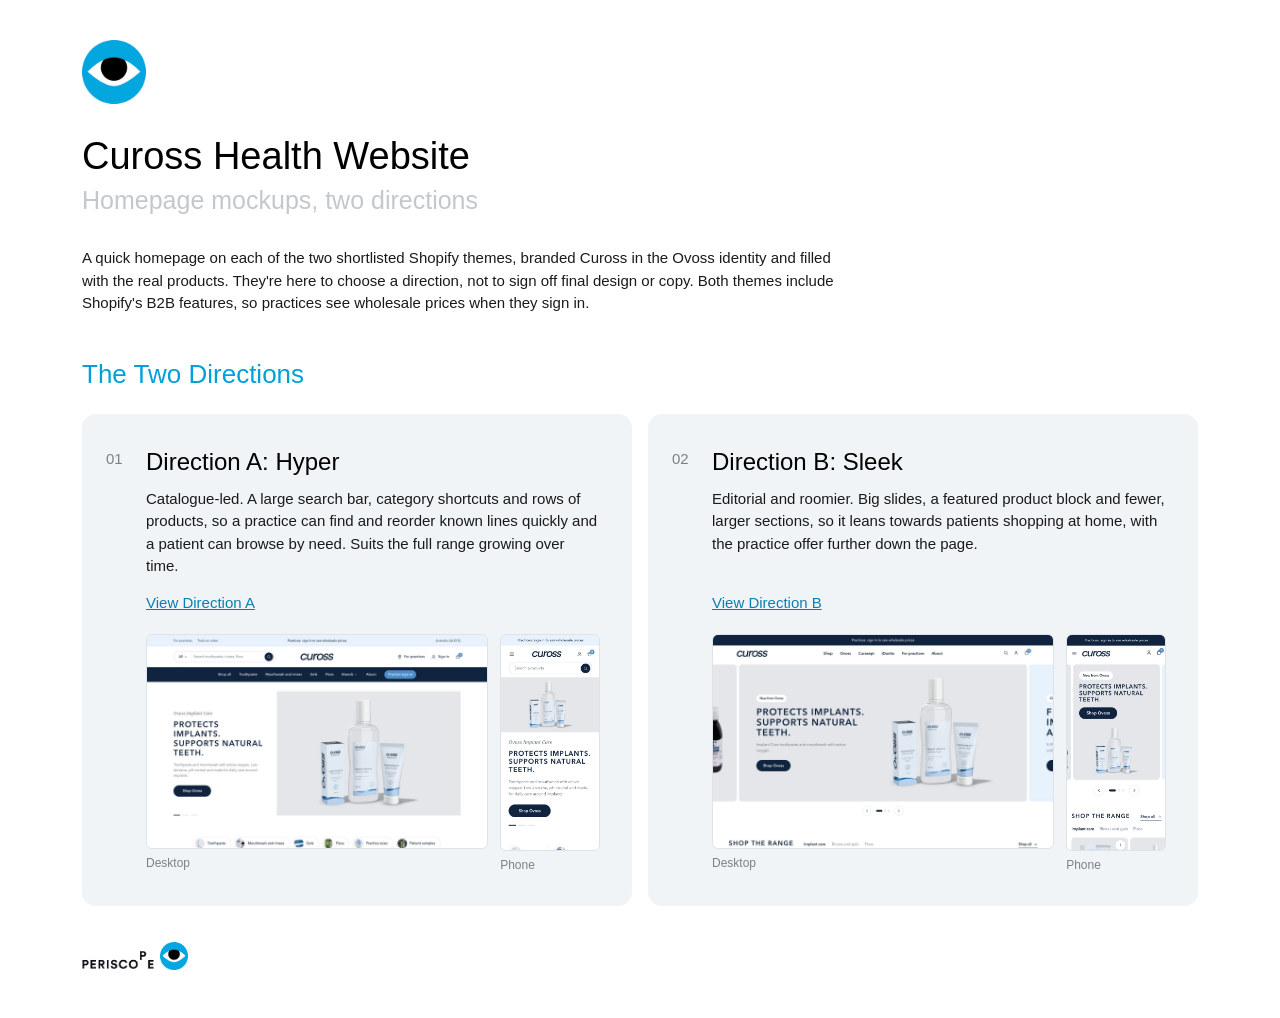
==== index.html @ 9702f572 "Cuross homepage mockups: two directions (Hyper, Sleek) and cover page Static HTML mockups of the Cur" ====
<!doctype html>
<html lang="en-AU">
<head>
<meta charset="utf-8">
<meta name="viewport" content="width=device-width,initial-scale=1">
<title>Cuross Homepage Mockups</title>
<style>
:root{--ink:#000;--body:#1a1a1a;--grey:#c3c8cd;--muted:#7a8288;--rule:#d9dde0;--cyan:#00a0d8;--cyan-ink:#0a7fae;--font:"Helvetica Neue",Helvetica,Arial,sans-serif}
*{box-sizing:border-box}
body{margin:0;background:#fff;color:var(--body);font:400 15px/1.5 var(--font)}
.page{max-width:1180px;margin:0 auto;padding:40px 32px 48px}
p{margin:0 0 8px} b{font-weight:700;color:var(--ink)} a{color:var(--cyan-ink)}
.eye{display:block;height:64px;margin-bottom:32px}
h1{font-weight:400;font-size:38px;line-height:1.1;color:var(--ink);margin:0}
.sub{font-weight:300;font-size:25px;color:var(--grey);margin:4px 0 0}
h2{font-weight:400;font-size:26px;color:var(--cyan);margin:40px 0 12px}
.intro{max-width:760px;margin-top:28px}
.dirs{display:grid;grid-template-columns:1fr 1fr;gap:16px;margin-top:20px}
.row{display:grid;grid-template-columns:40px minmax(0,1fr);background:#F1F4F7;border-radius:14px;padding:30px 32px 32px 24px}
.row>div:last-child{display:flex;flex-direction:column}
.num{font-size:15px;color:var(--muted);padding-top:4px}
.row h3{margin:0;font-weight:400;font-size:24px;color:var(--ink)}
.row .copy{margin-top:8px;flex:1}
.go{display:inline-block;margin-top:6px;font-weight:500;align-self:flex-start}
.shots{display:grid;grid-template-columns:minmax(0,1fr) 22%;gap:12px;margin-top:20px;align-items:start}
.shots a{display:block;text-decoration:none}
.shots img{display:block;width:100%;height:auto;border:1px solid #dfe3e7;border-radius:6px}
.shots .m img{aspect-ratio:375/812;object-fit:cover;object-position:top}
.cap{font-size:12px;color:var(--muted);margin-top:5px}
.foot{display:flex;align-items:center;gap:6px;margin-top:44px}
.foot .w{height:18px}.foot .e{height:28px;margin-top:-8px}
@media (max-width:760px){
  .page{padding:24px 16px 40px}
  h1{font-size:30px}.sub{font-size:20px}
  .dirs{grid-template-columns:1fr;gap:12px}
  .row{grid-template-columns:32px minmax(0,1fr);padding:22px 18px 24px 16px}
  .shots{grid-template-columns:minmax(0,1fr) 26%;gap:10px}
}
</style>
</head>
<body>
<div class="page">
  <img class="eye" src="assets/periscope/eye.png" alt="PeriscoPe">
  <h1>Cuross Health Website</h1>
  <p class="sub">Homepage mockups, two directions</p>

  <p class="intro">A quick homepage on each of the two shortlisted Shopify themes, branded Cuross in the Ovoss identity and filled with the real products. They're here to choose a direction, not to sign off final design or copy. Both themes include Shopify's B2B features, so practices see wholesale prices when they sign in.</p>

  <h2>The Two Directions</h2>
  <div class="dirs">
  <div class="row">
    <div class="num">01</div>
    <div>
      <h3>Direction A: Hyper</h3>
      <p class="copy">Catalogue-led. A large search bar, category shortcuts and rows of products, so a practice can find and reorder known lines quickly and a patient can browse by need. Suits the full range growing over time.</p>
      <a class="go" href="hyper.html">View Direction A</a>
      <div class="shots">
        <a href="hyper.html"><img src="assets/img/thumb-hyper.jpg" alt="Direction A homepage, desktop"><div class="cap">Desktop</div></a>
        <a class="m" href="hyper.html"><img src="assets/img/thumb-hyper-m.jpg" alt="Direction A homepage, phone"><div class="cap">Phone</div></a>
      </div>
    </div>
  </div>
  <div class="row">
    <div class="num">02</div>
    <div>
      <h3>Direction B: Sleek</h3>
      <p class="copy">Editorial and roomier. Big slides, a featured product block and fewer, larger sections, so it leans towards patients shopping at home, with the practice offer further down the page.</p>
      <a class="go" href="sleek.html">View Direction B</a>
      <div class="shots">
        <a href="sleek.html"><img src="assets/img/thumb-sleek.jpg" alt="Direction B homepage, desktop"><div class="cap">Desktop</div></a>
        <a class="m" href="sleek.html"><img src="assets/img/thumb-sleek-m.jpg" alt="Direction B homepage, phone"><div class="cap">Phone</div></a>
      </div>
    </div>
  </div>
  </div>

  <div class="foot"><img class="w" src="assets/periscope/wordmark_ink.png" alt="PeriscoPe"><img class="e" src="assets/periscope/eye.png" alt=""></div>
</div>
</body>
</html>
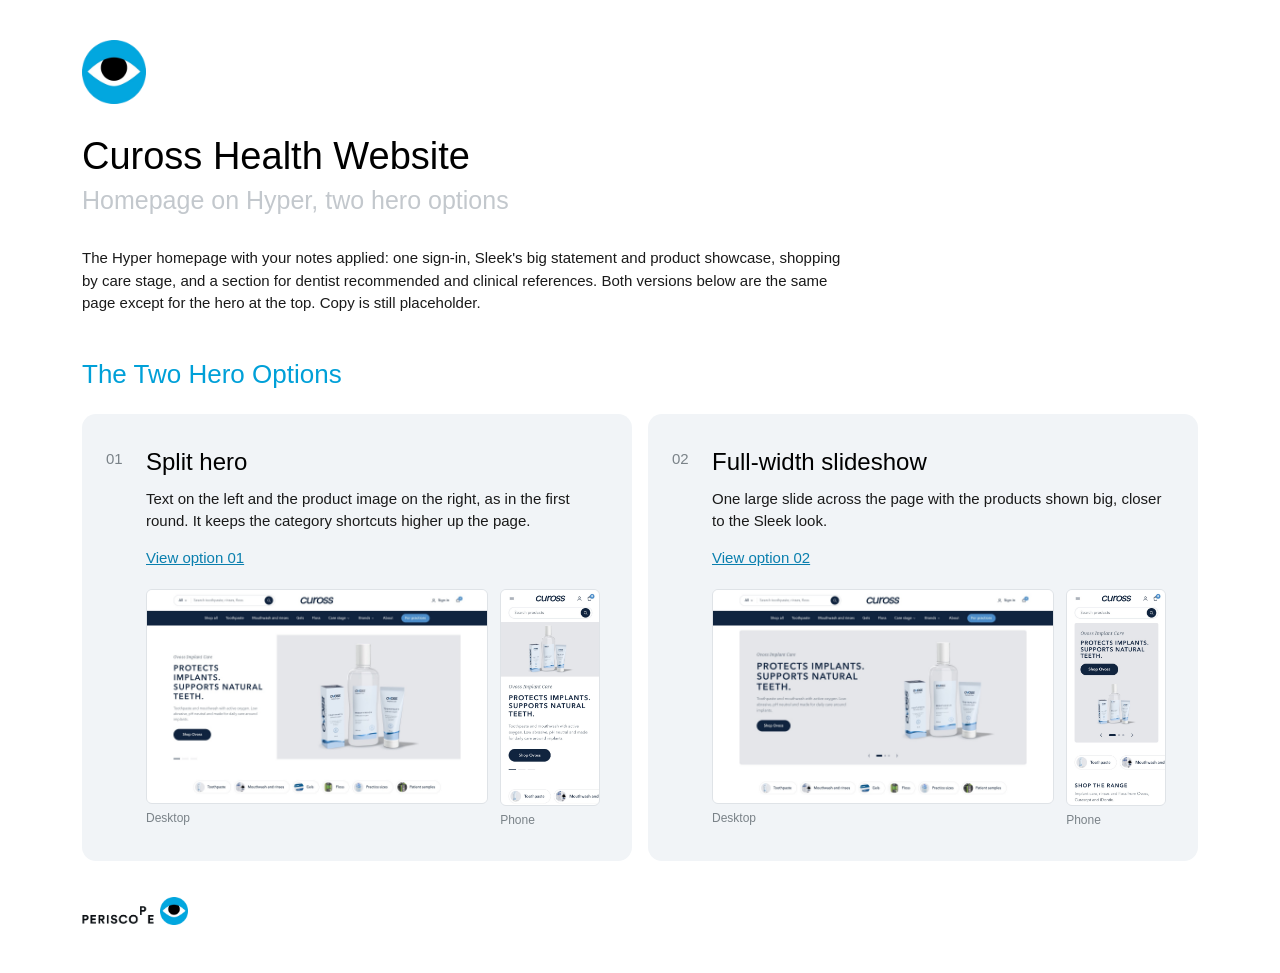
==== commit e8ebabdf: "Replace Hyper vs Sleek with two Hyper hero options Cover and switcher now offer 01 Split hero (hyper" ====
--- a/index.html
+++ b/index.html
@@ -42,33 +42,33 @@
 <div class="page">
   <img class="eye" src="assets/periscope/eye.png" alt="PeriscoPe">
   <h1>Cuross Health Website</h1>
-  <p class="sub">Homepage mockups, two directions</p>
+  <p class="sub">Homepage on Hyper, two hero options</p>
 
-  <p class="intro">A quick homepage on each of the two shortlisted Shopify themes, branded Cuross in the Ovoss identity and filled with the real products. They're here to choose a direction, not to sign off final design or copy. Both themes include Shopify's B2B features, so practices see wholesale prices when they sign in.</p>
+  <p class="intro">The Hyper homepage with your notes applied: one sign-in, Sleek's big statement and product showcase, shopping by care stage, and a section for dentist recommended and clinical references. Both versions below are the same page except for the hero at the top. Copy is still placeholder.</p>
 
-  <h2>The Two Directions</h2>
+  <h2>The Two Hero Options</h2>
   <div class="dirs">
   <div class="row">
     <div class="num">01</div>
     <div>
-      <h3>Direction A: Hyper</h3>
-      <p class="copy">Catalogue-led. A large search bar, category shortcuts and rows of products, so a practice can find and reorder known lines quickly and a patient can browse by need. Suits the full range growing over time.</p>
-      <a class="go" href="hyper.html">View Direction A</a>
+      <h3>Split hero</h3>
+      <p class="copy">Text on the left and the product image on the right, as in the first round. It keeps the category shortcuts higher up the page.</p>
+      <a class="go" href="hyper.html">View option 01</a>
       <div class="shots">
-        <a href="hyper.html"><img src="assets/img/thumb-hyper.jpg" alt="Direction A homepage, desktop"><div class="cap">Desktop</div></a>
-        <a class="m" href="hyper.html"><img src="assets/img/thumb-hyper-m.jpg" alt="Direction A homepage, phone"><div class="cap">Phone</div></a>
+        <a href="hyper.html"><img src="assets/img/thumb-hyper.jpg" alt="Split hero homepage, desktop"><div class="cap">Desktop</div></a>
+        <a class="m" href="hyper.html"><img src="assets/img/thumb-hyper-m.jpg" alt="Split hero homepage, phone"><div class="cap">Phone</div></a>
       </div>
     </div>
   </div>
   <div class="row">
     <div class="num">02</div>
     <div>
-      <h3>Direction B: Sleek</h3>
-      <p class="copy">Editorial and roomier. Big slides, a featured product block and fewer, larger sections, so it leans towards patients shopping at home, with the practice offer further down the page.</p>
-      <a class="go" href="sleek.html">View Direction B</a>
+      <h3>Full-width slideshow</h3>
+      <p class="copy">One large slide across the page with the products shown big, closer to the Sleek look.</p>
+      <a class="go" href="hyper.html?hero=b">View option 02</a>
       <div class="shots">
-        <a href="sleek.html"><img src="assets/img/thumb-sleek.jpg" alt="Direction B homepage, desktop"><div class="cap">Desktop</div></a>
-        <a class="m" href="sleek.html"><img src="assets/img/thumb-sleek-m.jpg" alt="Direction B homepage, phone"><div class="cap">Phone</div></a>
+        <a href="hyper.html?hero=b"><img src="assets/img/thumb-hyper-b.jpg" alt="Slideshow hero homepage, desktop"><div class="cap">Desktop</div></a>
+        <a class="m" href="hyper.html?hero=b"><img src="assets/img/thumb-hyper-b-m.jpg" alt="Slideshow hero homepage, phone"><div class="cap">Phone</div></a>
       </div>
     </div>
   </div>
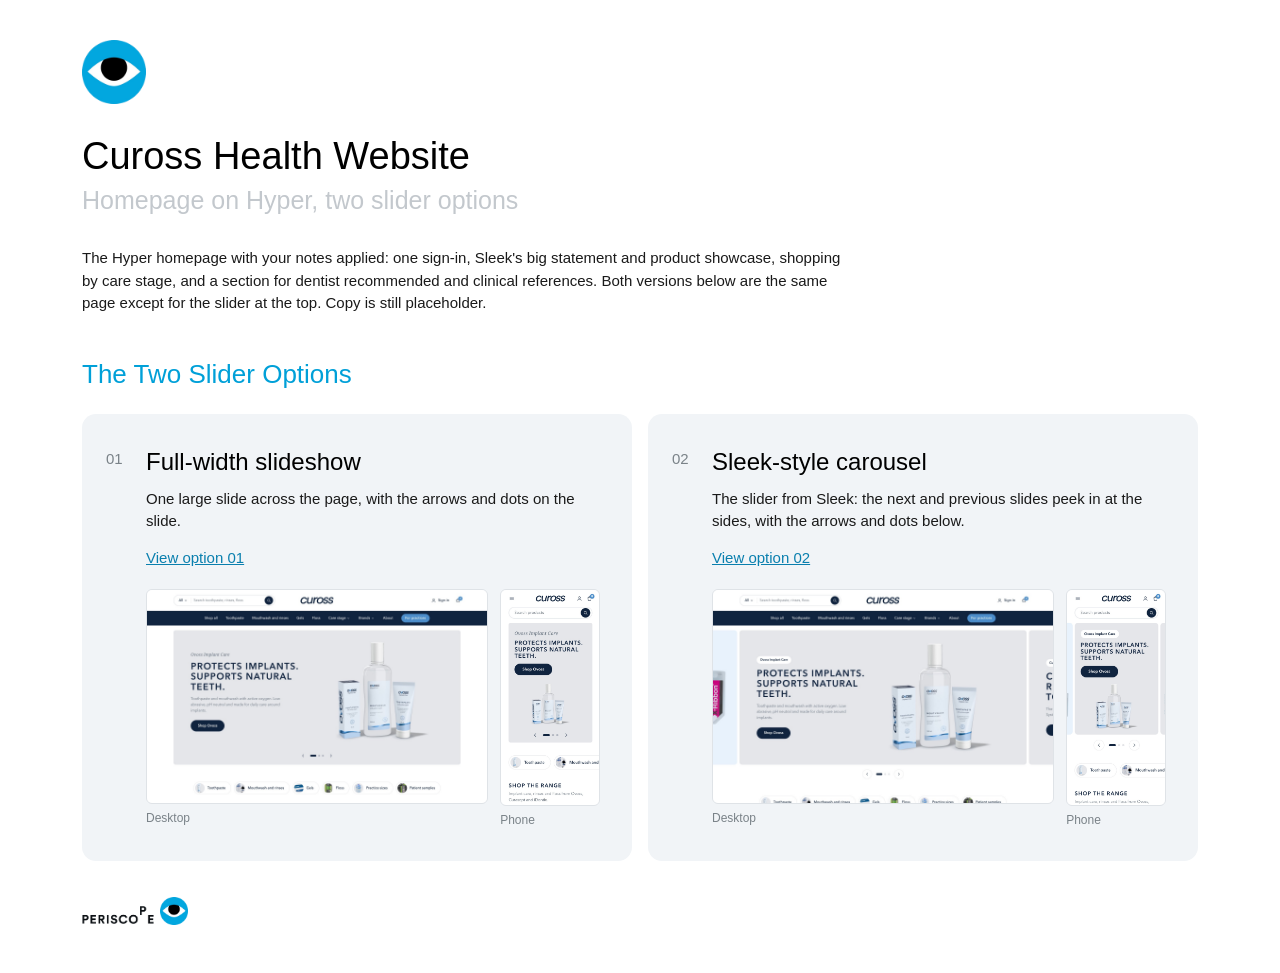
==== commit c55c7f4b: "Options are now Hyper slideshow vs Sleek carousel 01 Full-width slideshow (Hyper's own Slideshow) is" ====
--- a/index.html
+++ b/index.html
@@ -42,33 +42,33 @@
 <div class="page">
   <img class="eye" src="assets/periscope/eye.png" alt="PeriscoPe">
   <h1>Cuross Health Website</h1>
-  <p class="sub">Homepage on Hyper, two hero options</p>
+  <p class="sub">Homepage on Hyper, two slider options</p>
 
-  <p class="intro">The Hyper homepage with your notes applied: one sign-in, Sleek's big statement and product showcase, shopping by care stage, and a section for dentist recommended and clinical references. Both versions below are the same page except for the hero at the top. Copy is still placeholder.</p>
+  <p class="intro">The Hyper homepage with your notes applied: one sign-in, Sleek's big statement and product showcase, shopping by care stage, and a section for dentist recommended and clinical references. Both versions below are the same page except for the slider at the top. Copy is still placeholder.</p>
 
-  <h2>The Two Hero Options</h2>
+  <h2>The Two Slider Options</h2>
   <div class="dirs">
   <div class="row">
     <div class="num">01</div>
     <div>
-      <h3>Split hero</h3>
-      <p class="copy">Text on the left and the product image on the right, as in the first round. It keeps the category shortcuts higher up the page.</p>
+      <h3>Full-width slideshow</h3>
+      <p class="copy">One large slide across the page, with the arrows and dots on the slide.</p>
       <a class="go" href="hyper.html">View option 01</a>
       <div class="shots">
-        <a href="hyper.html"><img src="assets/img/thumb-hyper.jpg" alt="Split hero homepage, desktop"><div class="cap">Desktop</div></a>
-        <a class="m" href="hyper.html"><img src="assets/img/thumb-hyper-m.jpg" alt="Split hero homepage, phone"><div class="cap">Phone</div></a>
+        <a href="hyper.html"><img src="assets/img/thumb-hyper.jpg" alt="Full-width slideshow, desktop"><div class="cap">Desktop</div></a>
+        <a class="m" href="hyper.html"><img src="assets/img/thumb-hyper-m.jpg" alt="Full-width slideshow, phone"><div class="cap">Phone</div></a>
       </div>
     </div>
   </div>
   <div class="row">
     <div class="num">02</div>
     <div>
-      <h3>Full-width slideshow</h3>
-      <p class="copy">One large slide across the page with the products shown big, closer to the Sleek look.</p>
-      <a class="go" href="hyper.html?hero=b">View option 02</a>
+      <h3>Sleek-style carousel</h3>
+      <p class="copy">The slider from Sleek: the next and previous slides peek in at the sides, with the arrows and dots below.</p>
+      <a class="go" href="hyper.html?hero=sleek">View option 02</a>
       <div class="shots">
-        <a href="hyper.html?hero=b"><img src="assets/img/thumb-hyper-b.jpg" alt="Slideshow hero homepage, desktop"><div class="cap">Desktop</div></a>
-        <a class="m" href="hyper.html?hero=b"><img src="assets/img/thumb-hyper-b-m.jpg" alt="Slideshow hero homepage, phone"><div class="cap">Phone</div></a>
+        <a href="hyper.html?hero=sleek"><img src="assets/img/thumb-carousel.jpg" alt="Sleek-style carousel, desktop"><div class="cap">Desktop</div></a>
+        <a class="m" href="hyper.html?hero=sleek"><img src="assets/img/thumb-carousel-m.jpg" alt="Sleek-style carousel, phone"><div class="cap">Phone</div></a>
       </div>
     </div>
   </div>
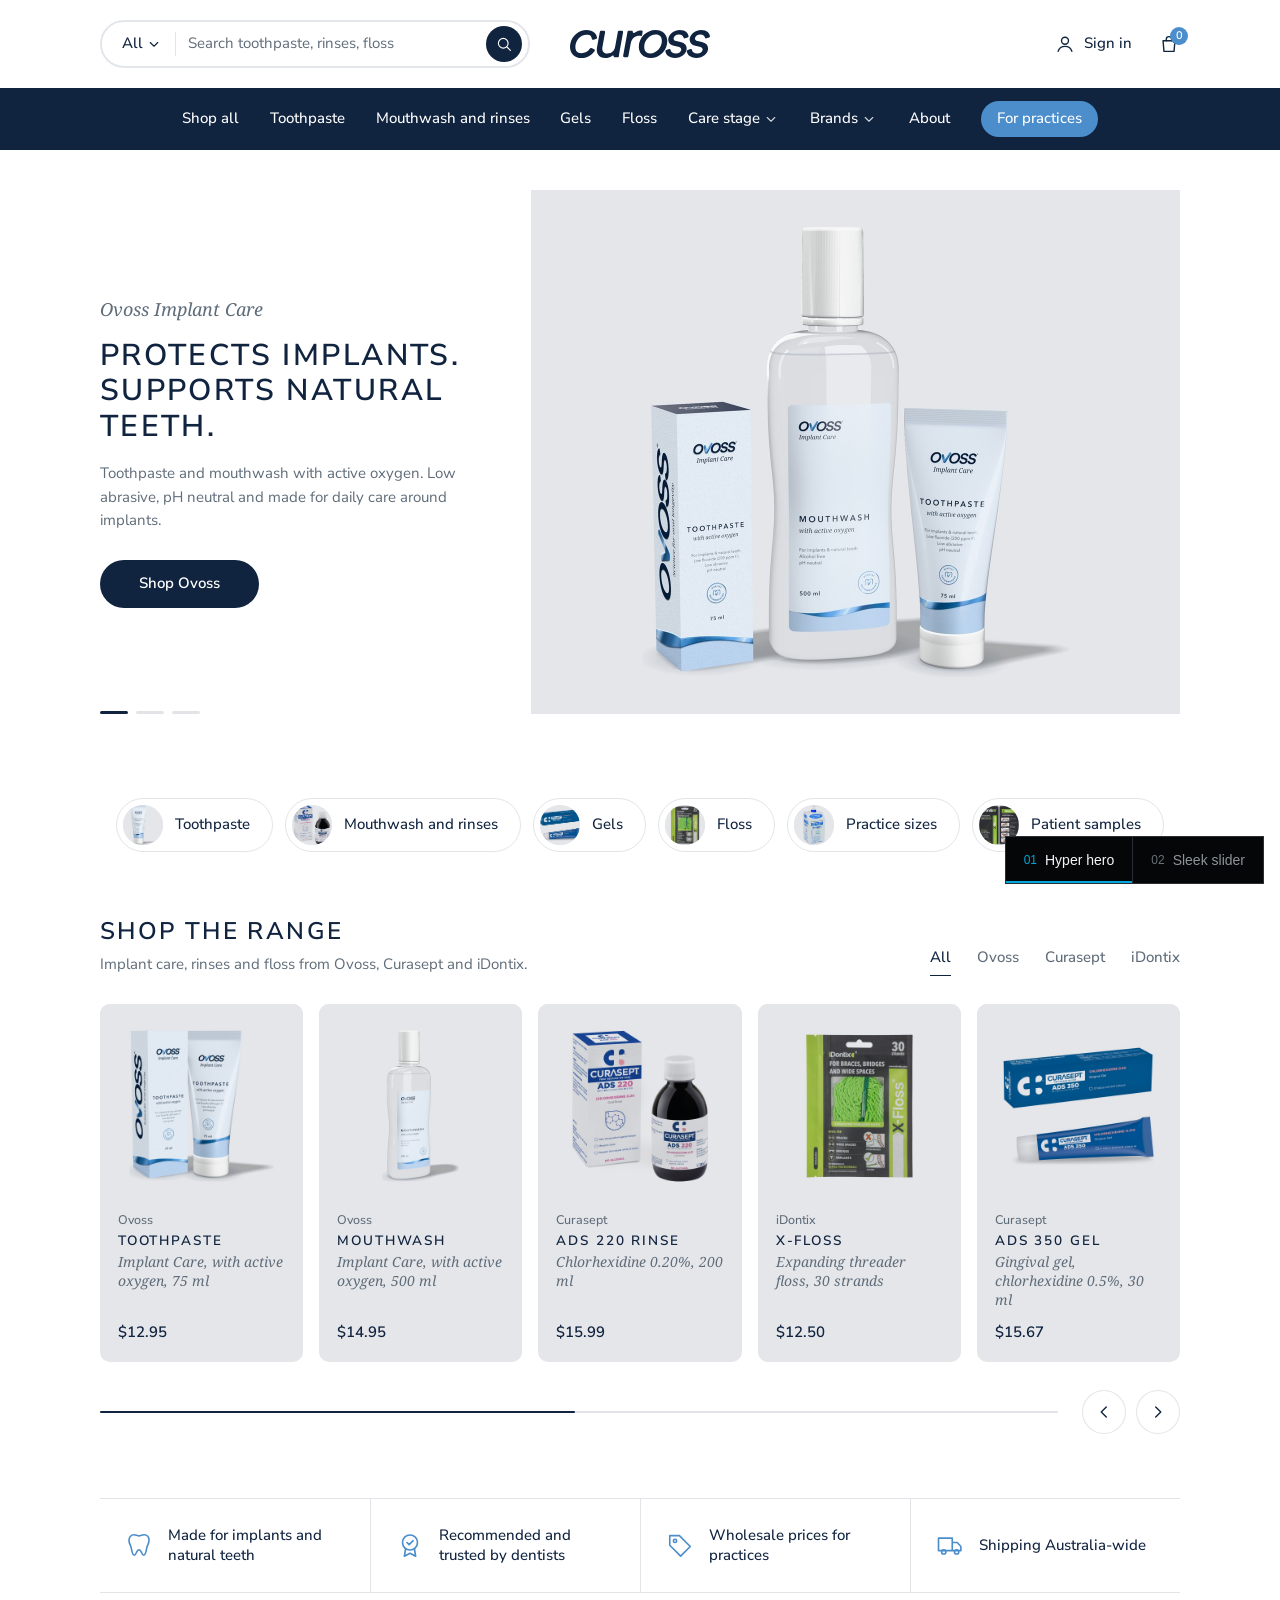
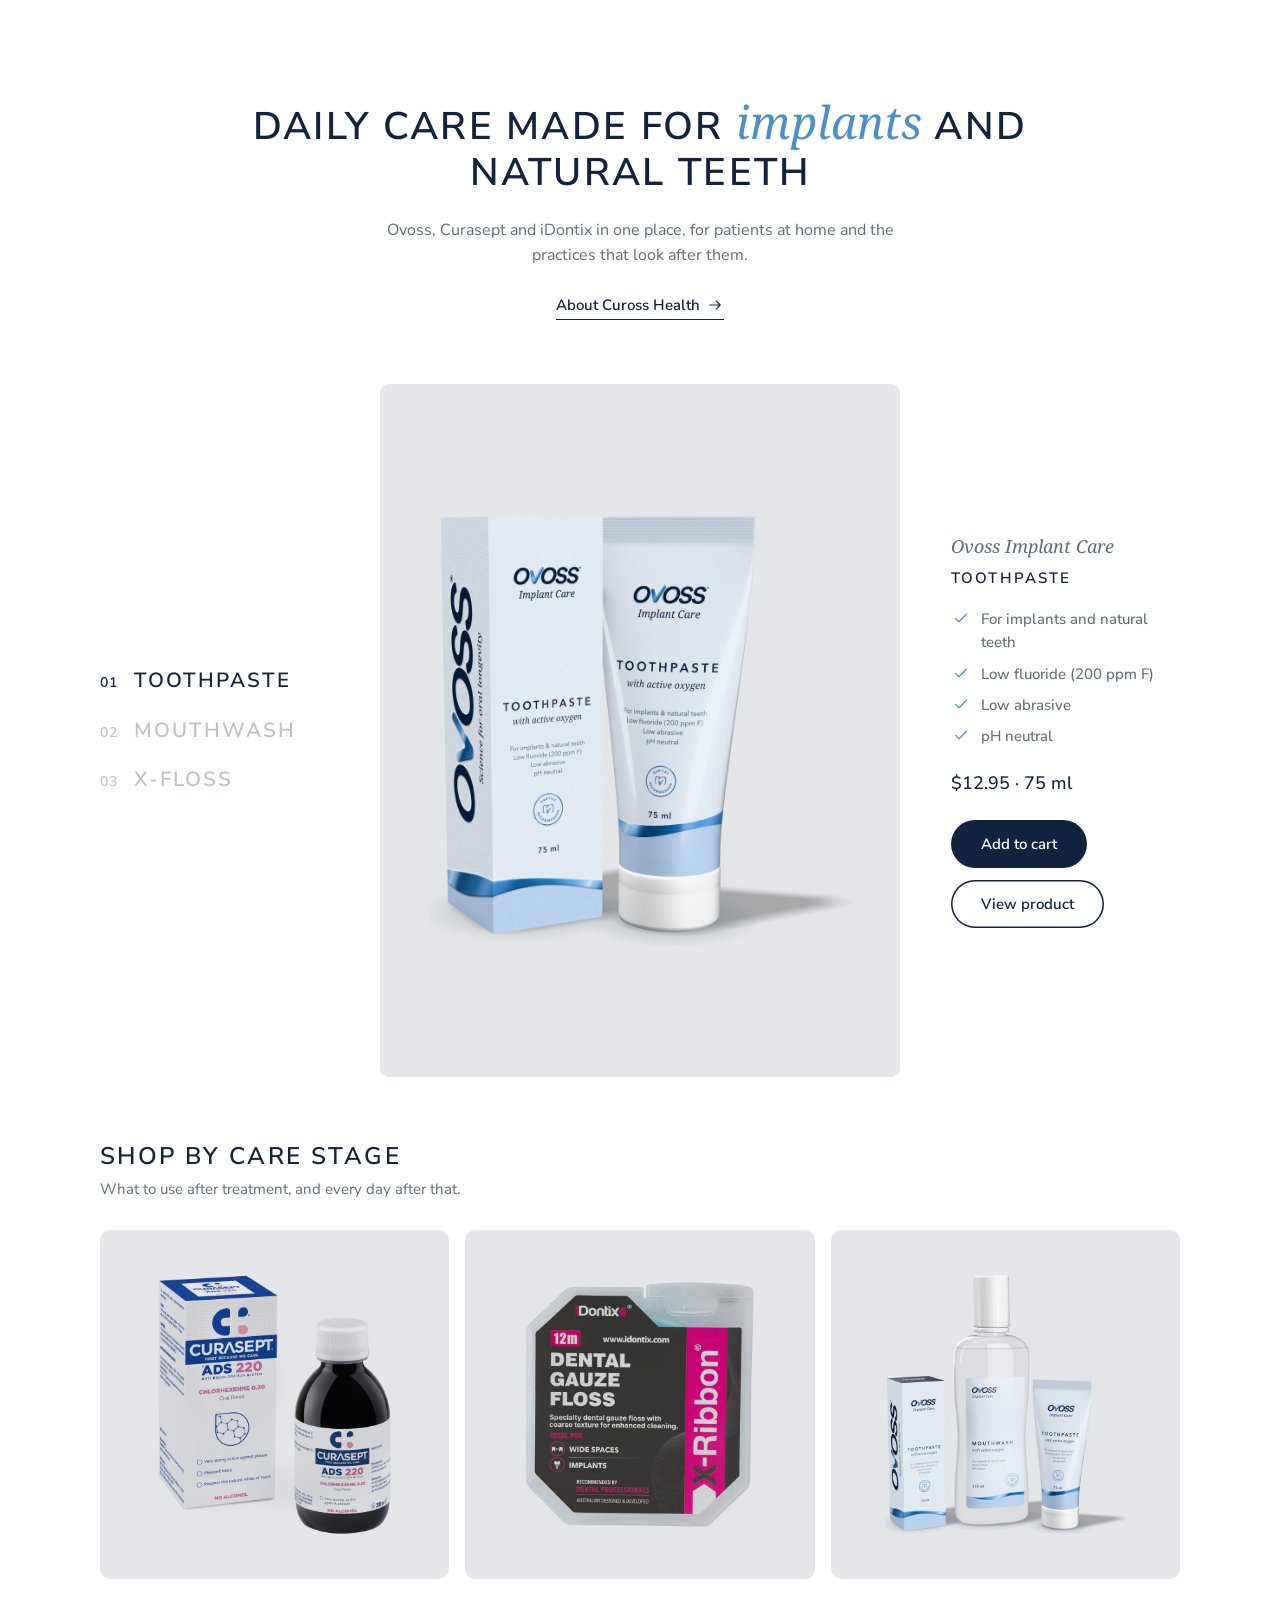
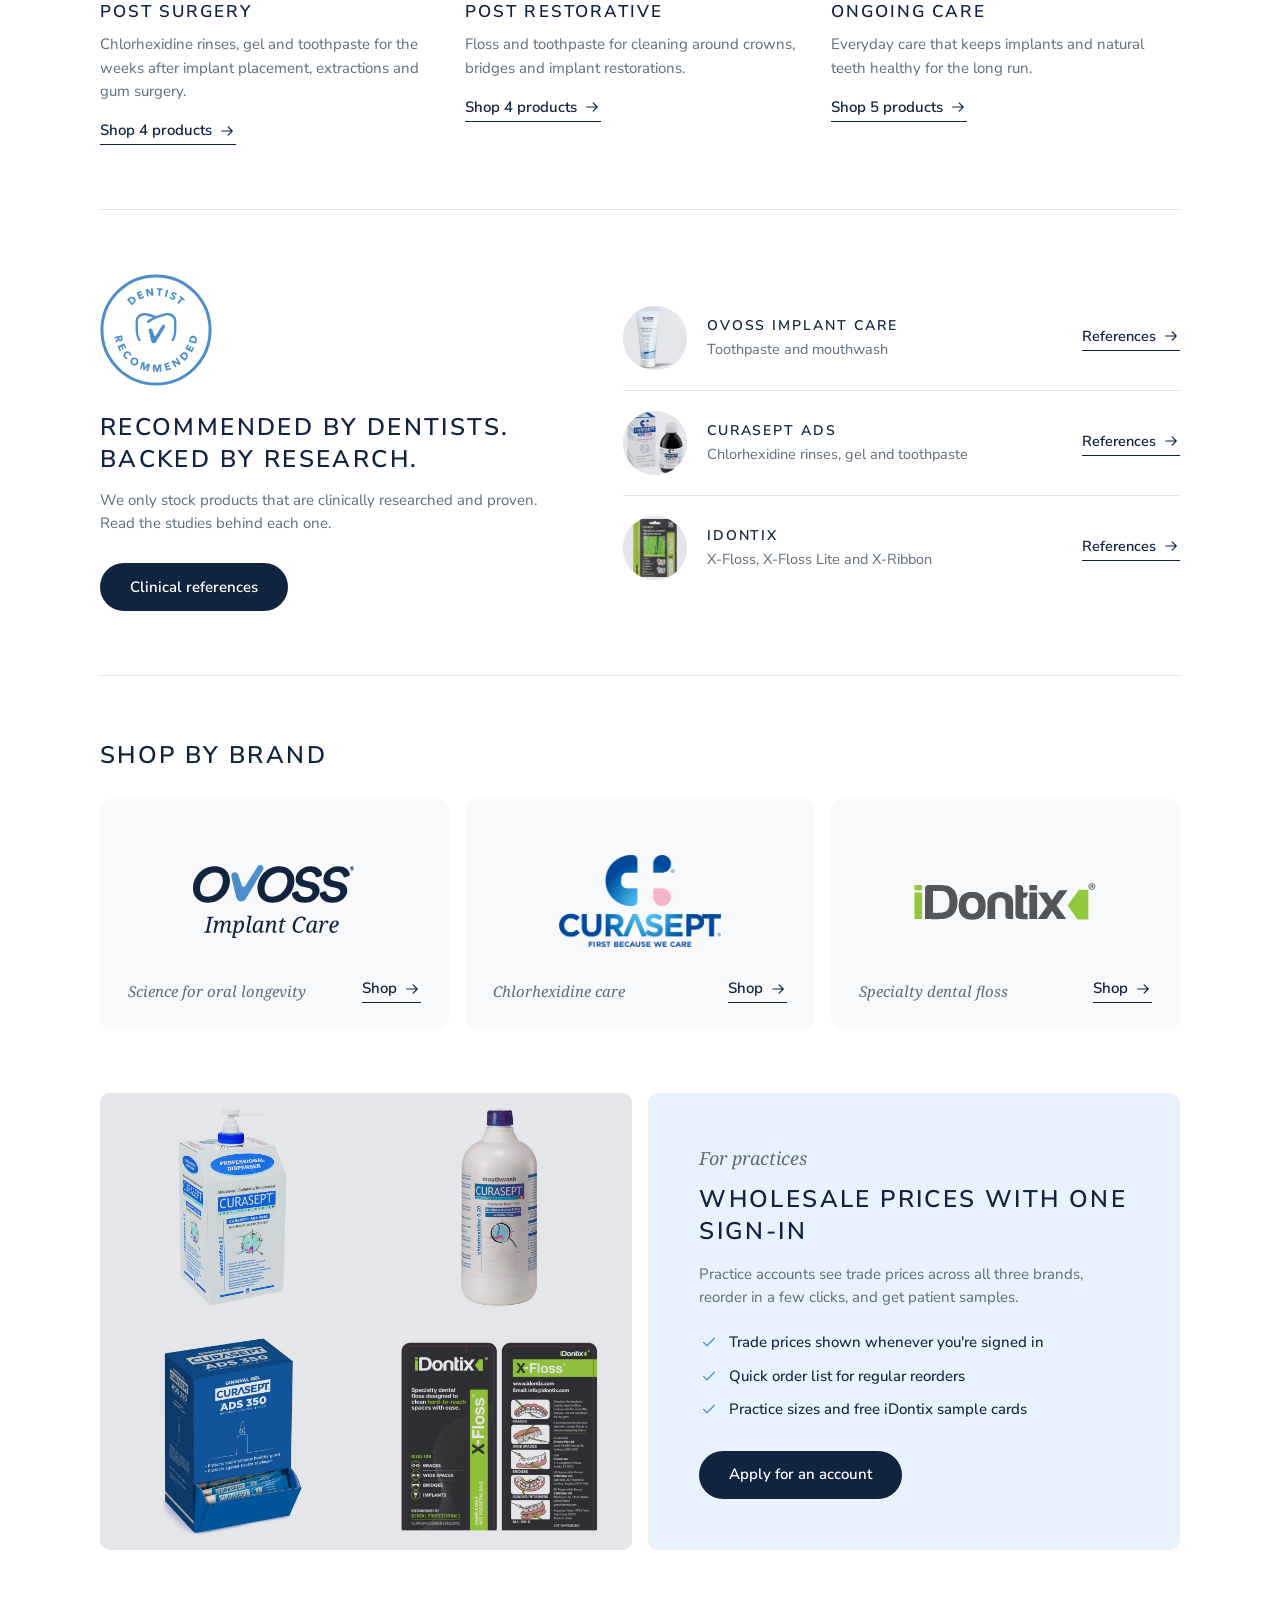
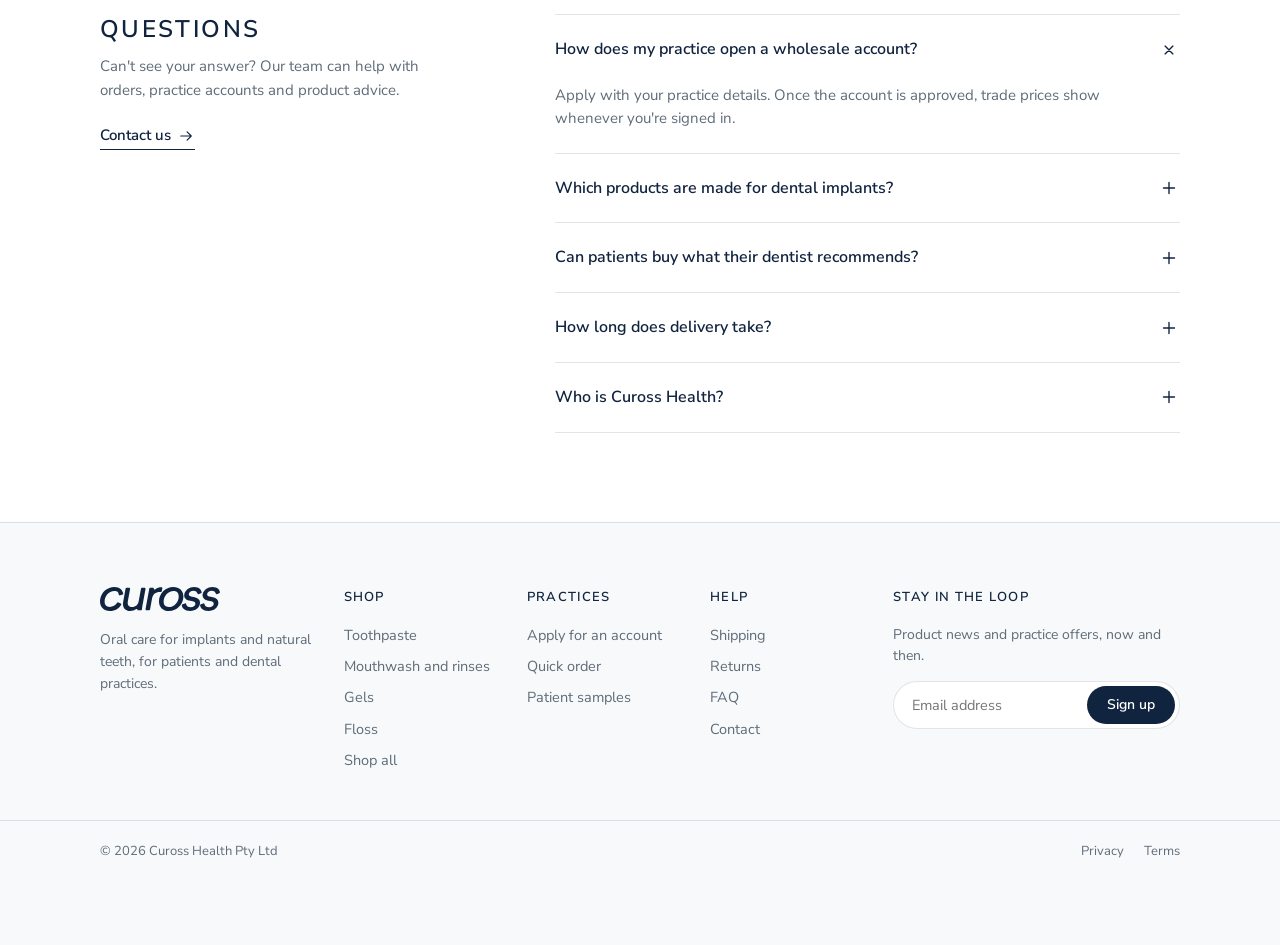
==== commit b7825bec: "Homepage at the root: Hyper hero vs Sleek slider, no cover page index.html is now the homepage mocku" ====
--- a/index.html
+++ b/index.html
@@ -3,78 +3,619 @@
 <head>
 <meta charset="utf-8">
 <meta name="viewport" content="width=device-width,initial-scale=1">
-<title>Cuross Homepage Mockups</title>
+<title>Cuross Health · Homepage</title>
+<link rel="preconnect" href="https://fonts.googleapis.com">
+<link href="https://fonts.googleapis.com/css2?family=Nunito+Sans:opsz,wght@6..12,400;6..12,500;6..12,600&display=swap" rel="stylesheet">
+<link rel="stylesheet" href="assets/css/base.css">
+<script>if (/[?&]hero=sleek\b/.test(location.search)) document.documentElement.classList.add("hero-c");</script>
 <style>
-:root{--ink:#000;--body:#1a1a1a;--grey:#c3c8cd;--muted:#7a8288;--rule:#d9dde0;--cyan:#00a0d8;--cyan-ink:#0a7fae;--font:"Helvetica Neue",Helvetica,Arial,sans-serif}
-*{box-sizing:border-box}
-body{margin:0;background:#fff;color:var(--body);font:400 15px/1.5 var(--font)}
-.page{max-width:1180px;margin:0 auto;padding:40px 32px 48px}
-p{margin:0 0 8px} b{font-weight:700;color:var(--ink)} a{color:var(--cyan-ink)}
-.eye{display:block;height:64px;margin-bottom:32px}
-h1{font-weight:400;font-size:38px;line-height:1.1;color:var(--ink);margin:0}
-.sub{font-weight:300;font-size:25px;color:var(--grey);margin:4px 0 0}
-h2{font-weight:400;font-size:26px;color:var(--cyan);margin:40px 0 12px}
-.intro{max-width:760px;margin-top:28px}
-.dirs{display:grid;grid-template-columns:1fr 1fr;gap:16px;margin-top:20px}
-.row{display:grid;grid-template-columns:40px minmax(0,1fr);background:#F1F4F7;border-radius:14px;padding:30px 32px 32px 24px}
-.row>div:last-child{display:flex;flex-direction:column}
-.num{font-size:15px;color:var(--muted);padding-top:4px}
-.row h3{margin:0;font-weight:400;font-size:24px;color:var(--ink)}
-.row .copy{margin-top:8px;flex:1}
-.go{display:inline-block;margin-top:6px;font-weight:500;align-self:flex-start}
-.shots{display:grid;grid-template-columns:minmax(0,1fr) 22%;gap:12px;margin-top:20px;align-items:start}
-.shots a{display:block;text-decoration:none}
-.shots img{display:block;width:100%;height:auto;border:1px solid #dfe3e7;border-radius:6px}
-.shots .m img{aspect-ratio:375/812;object-fit:cover;object-position:top}
-.cap{font-size:12px;color:var(--muted);margin-top:5px}
-.foot{display:flex;align-items:center;gap:6px;margin-top:44px}
-.foot .w{height:18px}.foot .e{height:28px;margin-top:-8px}
-@media (max-width:760px){
-  .page{padding:24px 16px 40px}
-  h1{font-size:30px}.sub{font-size:20px}
-  .dirs{grid-template-columns:1fr;gap:12px}
-  .row{grid-template-columns:32px minmax(0,1fr);padding:22px 18px 24px 16px}
-  .shots{grid-template-columns:minmax(0,1fr) 26%;gap:10px}
+/* Direction A: Hyper (Ceramide preset) layout, measured at 1732 px (see SPEC.md), in the Ovoss identity */
+:root{--pad:clamp(16px,7.8vw,135px);--card-bg:var(--studio)}
+.wrap{max-width:1732px;margin-inline:auto;padding-inline:var(--pad)}
+section{margin-top:clamp(48px,5vw,80px)}
+.h2{font-size:24px;line-height:1.3;text-transform:uppercase;font-weight:600;letter-spacing:.1em}
+.sub{color:var(--slate);margin-top:6px}
+.btn{display:inline-flex;align-items:center;justify-content:center;gap:8px;height:48px;padding:0 30px;border-radius:100px;background:var(--navy);color:#fff;font-weight:600;font-size:15px;white-space:nowrap}
+.btn.ghost{background:transparent;color:var(--navy);box-shadow:inset 0 0 0 1.5px var(--navy)}
+.link{display:inline-flex;align-items:center;gap:6px;font-weight:600;font-size:15px;border-bottom:1.5px solid currentColor;padding-bottom:2px}
+.link .ico{width:18px;height:18px}
+
+/* header 88 (announcement bar removed: Greg, 24 Nov) */
+.hdr .wrap{height:88px;display:grid;grid-template-columns:minmax(0,1fr) auto minmax(0,1fr);align-items:center;gap:24px}
+.search{display:flex;align-items:center;width:min(430px,100%);height:48px;border:2px solid #E3E6EA;border-radius:100px;padding:0 6px 0 20px;font-size:15px;color:var(--slate)}
+.search .cat{display:flex;align-items:center;gap:2px;padding-right:12px;margin-right:12px;border-right:1px solid var(--line);color:var(--navy);font-weight:500;white-space:nowrap}
+.search .cat .ico{width:18px;height:18px}
+.search span.ph{flex:1;min-width:0;white-space:nowrap;overflow:hidden;text-overflow:ellipsis;padding-right:10px}
+.search .go{width:36px;height:36px;border-radius:50%;background:var(--navy);color:#fff;display:grid;place-items:center}
+.search .go .ico{width:18px;height:18px}
+.logo img{height:28px;width:auto}
+.hdr .acts{display:flex;justify-content:flex-end;align-items:center;gap:26px;font-size:15px;font-weight:500}
+.hdr .acts a{display:flex;align-items:center;gap:8px;white-space:nowrap}
+.cart{position:relative}
+.cart b{position:absolute;top:-6px;right:-8px;min-width:18px;height:18px;border-radius:9px;background:var(--foil);color:#fff;font-size:11px;font-weight:600;display:grid;place-items:center}
+.menu-btn{display:none}
+
+/* nav 62 */
+.nav{background:var(--navy);color:#fff}
+.nav .wrap{height:62px;display:flex;justify-content:center;align-items:center;gap:clamp(18px,2.4vw,40px);font-size:15px;font-weight:500}
+.nav a{display:flex;align-items:center;gap:2px;white-space:nowrap}
+.nav a .ico{width:18px;height:18px;opacity:.8}
+.nav .pill{background:var(--foil);border-radius:100px;padding:6px 16px}
+
+/* option 01 hero (default): Hyper's own hero, Image with text slider, 564 high */
+.hero{margin-top:0;padding-top:20px}
+.hero .wrap{position:relative}
+.slides{position:relative;height:564px}
+.slide{position:absolute;inset:0;display:grid;grid-template-columns:minmax(380px,1fr) minmax(0,950px);gap:clamp(24px,4vw,70px);align-items:center;opacity:0;visibility:hidden;transition:opacity .6s ease,visibility .6s}
+.slide.on{opacity:1;visibility:visible}
+.slide .txt{max-width:440px}
+.eyebrow{font-family:var(--serif);font-style:italic;font-size:18px;color:var(--slate)}
+.slide h1{margin-top:14px;font-size:clamp(28px,2.35vw,40px);line-height:1.18;text-transform:uppercase;font-weight:600;letter-spacing:.08em}
+.slide p{margin-top:18px;color:#516971;color:var(--slate);max-width:400px}
+.slide .btn{margin-top:28px;min-width:159px}
+.slide .img{height:524px;background:var(--studio);display:flex;align-items:center;justify-content:center;overflow:hidden}
+.slide .img img{height:100%;width:100%;object-fit:cover}
+.slide .img.row img{width:auto;height:100%;object-fit:contain;flex:0 1 auto;min-width:0;margin:0 -2%}
+.dots{position:absolute;left:var(--pad);bottom:20px;display:flex;gap:8px}
+.dots button{width:28px;height:3px;background:var(--line);border-radius:2px}
+.dots button.on{background:var(--navy)}
+
+.hero-c .hero{display:none}
+
+/* option 02 hero (?hero=sleek): Sleek's Slideshow with Layout "Centered" (active slide, neighbours peeking).
+   Not native to Hyper: a custom section. Built exactly as sleek.html (radius 12, white label pill, round arrows and
+   dots below the slide); the centre slide lines up with this page's content width. */
+.heroC{display:none;margin-top:20px;position:relative;overflow:hidden}
+.hero-c .heroC{display:block}
+.hc-track{display:flex;gap:10px;will-change:transform}
+.hc-track.anim{transition:transform .7s cubic-bezier(.65,0,.35,1)}
+.hc{flex:none;width:calc(min(100vw,1732px) - 2 * var(--pad));height:max(440px,min(696px,calc((min(100vw,1732px) - 2 * var(--pad)) * .467),calc(100vh - 170px)));border-radius:12px;overflow:hidden;position:relative;background:var(--studio)}
+.hc > img{position:absolute;inset:0;width:100%;height:100%;object-fit:cover}
+.hc .tiles{position:absolute;right:3%;top:0;bottom:0;width:52%;display:flex;align-items:center;justify-content:center}
+.hc .tiles img{width:100%;height:84%;object-fit:contain}
+.hc .txt{position:absolute;left:clamp(24px,6%,90px);top:50%;transform:translateY(-50%);max-width:min(500px,38%)}
+.hc .tag{display:inline-block;background:#fff;border-radius:100px;padding:6px 14px;font-size:13px;font-weight:600}
+.hc h1,.hc h2{margin-top:20px;font-size:clamp(26px,2.7vw,46px);line-height:1.12;text-transform:uppercase;font-weight:600;letter-spacing:.07em}
+.hc p{margin-top:16px;color:var(--slate);font-size:16px;max-width:420px}
+.hc .btn{margin-top:28px}
+.hc.mist{background:var(--tint)}
+.hc.mist .tiles img{mix-blend-mode:multiply}
+.hc-nav{display:flex;justify-content:center;align-items:center;gap:18px;margin-top:20px}
+.hc-dots{display:flex;gap:8px}
+.hc-dots button{width:8px;height:8px;border-radius:50%;background:var(--line);transition:width .3s,background .3s}
+.hc-dots button.on{width:26px;border-radius:4px;background:var(--navy)}
+.hc-nav .round{width:40px;height:40px;border-radius:50%;background:#fff;box-shadow:inset 0 0 0 1px var(--line);display:grid;place-items:center;flex:none}
+.hc-nav .round:hover{box-shadow:inset 0 0 0 1px var(--navy)}
+
+/* category chips */
+.chips{display:flex;flex-wrap:wrap;justify-content:center;gap:12px}
+.chip{display:flex;align-items:center;gap:12px;padding:6px 22px 6px 6px;border:1px solid var(--line);border-radius:100px;font-size:15px;font-weight:500;white-space:nowrap;transition:border-color .2s}
+.chip:hover{border-color:var(--navy)}
+.chip i{width:40px;height:40px;border-radius:50%;overflow:hidden;background:var(--studio);flex:none}
+.chip i img{width:100%;height:100%;object-fit:cover;transform:scale(1.35)}
+
+/* featured collection */
+.coll-head{display:flex;justify-content:space-between;align-items:flex-end;gap:24px;margin-bottom:28px}
+.tabs{display:flex;gap:26px;font-size:15px;font-weight:500;color:var(--slate)}
+.tabs button{padding:6px 0;border-bottom:1.5px solid transparent;color:inherit}
+.tabs button.on{color:var(--navy);border-color:var(--navy)}
+.track{scroll-padding-inline:0;display:grid;grid-auto-flow:column;grid-auto-columns:calc((100% - 4 * 16px) / 5);gap:16px;overflow-x:auto;scroll-snap-type:x mandatory;scrollbar-width:none;scroll-behavior:smooth}
+.track::-webkit-scrollbar{display:none}
+.card{scroll-snap-align:start;background:var(--card-bg);border-radius:10px;overflow:hidden;position:relative;display:flex;flex-direction:column}
+.card .im{aspect-ratio:1;position:relative}
+.card .im img{width:100%;height:100%;object-fit:cover;transition:transform .5s ease}
+.card:hover .im img{transform:scale(1.04)}
+.card .add{position:absolute;right:12px;bottom:12px;width:40px;height:40px;border-radius:50%;background:#fff;display:grid;place-items:center;opacity:0;transform:translateY(6px);transition:.25s}
+.card:hover .add{opacity:1;transform:none}
+.card .add .ico{width:20px;height:20px}
+.card .info{padding:2px 18px 18px;display:flex;flex-direction:column;gap:3px;flex:1}
+.card .brand{font-size:12.5px;font-weight:500;color:var(--slate)}
+.card .name{font-size:13.5px;line-height:1.35}
+.card .desc{font-size:14px;color:var(--slate);line-height:1.35}
+.card .price{margin-top:auto;padding-top:8px;font-size:15px;font-weight:600}
+.card .price.p{font-size:13.5px;font-weight:500;color:var(--foil)}
+.track-foot{display:flex;align-items:center;gap:24px;margin-top:28px}
+.bar{flex:1;height:2px;background:var(--line);position:relative;border-radius:2px}
+.bar i{position:absolute;left:0;top:0;bottom:0;background:var(--navy);border-radius:2px;transition:left .3s,width .3s}
+.arrows{display:flex;gap:10px}
+.arrows button{width:44px;height:44px;border-radius:50%;box-shadow:inset 0 0 0 1px var(--line);display:grid;place-items:center}
+.arrows button:hover{box-shadow:inset 0 0 0 1px var(--navy)}
+
+/* statement (Hyper: Rich text), brought over from Sleek */
+.statement{text-align:center;max-width:1100px;margin-inline:auto;margin-top:clamp(72px,8vw,128px)}
+.statement h2{font-size:clamp(26px,3vw,46px);line-height:1.2;text-transform:uppercase;font-weight:600;letter-spacing:.06em}
+.statement h2 .serif{font-size:1.18em;letter-spacing:0;color:var(--foil)}
+.statement p{margin:22px auto 0;color:var(--slate);max-width:560px;font-size:16px}
+.statement .link{margin-top:26px}
+
+/* feature showcase (custom section on Hyper), brought over from Sleek */
+.feat{display:grid;grid-template-columns:1fr minmax(0,520px) 1fr;gap:clamp(24px,4vw,72px);align-items:center}
+.flist{display:grid;gap:18px}
+.flist button{text-align:left;display:flex;gap:16px;align-items:baseline;font-size:clamp(18px,1.6vw,26px);text-transform:uppercase;font-weight:600;letter-spacing:.1em;color:rgba(16,35,63,.28);transition:color .25s}
+.flist button small{font-size:14px;letter-spacing:.06em}
+.flist button:hover{color:rgba(16,35,63,.55)}
+.flist button.on{color:var(--navy)}
+.fimg{border-radius:10px;overflow:hidden;height:min(693px,84vh);aspect-ratio:3/4;max-width:100%;justify-self:center;background:var(--studio);position:relative}
+.fimg img{position:absolute;inset:0;width:100%;height:100%;object-fit:cover;opacity:0;transition:opacity .5s}
+.fimg img.on{opacity:1}
+.fdet .d{display:none}
+.fdet .d.on{display:block}
+.fdet h3{font-size:15px;text-transform:uppercase;font-weight:600;letter-spacing:.14em;margin-top:6px}
+.fdet ul{margin-top:18px;display:grid;gap:8px;font-weight:500;color:var(--slate)}
+.fdet ul li{display:flex;gap:10px}
+.fdet ul .ico{width:20px;height:20px;color:var(--foil)}
+.fdet .pr{margin-top:22px;font-size:18px;font-weight:500}
+.fdet .b{display:flex;gap:12px;flex-wrap:wrap;margin-top:22px}
+
+/* shop by care stage (Hyper: Collection cards) */
+.stages{display:grid;grid-template-columns:repeat(3,1fr);gap:16px}
+.stage{display:flex;flex-direction:column}
+.stage .im{aspect-ratio:1;border-radius:10px;overflow:hidden;background:var(--studio)}
+.stage .im img{width:100%;height:100%;object-fit:cover;transition:transform .5s ease}
+.stage:hover .im img{transform:scale(1.04)}
+.stage h3{margin-top:20px;font-size:17px;text-transform:uppercase;font-weight:600;letter-spacing:.12em}
+.stage p{margin-top:8px;color:var(--slate);max-width:380px}
+.stage .link{margin-top:16px;align-self:flex-start}
+
+/* dentist recommended + clinical references (Hyper: Image with text + list) */
+.proof{display:grid;grid-template-columns:minmax(0,1fr) minmax(0,1.25fr);gap:clamp(32px,6vw,110px);align-items:center;padding-block:clamp(40px,5vw,72px);border-block:1px solid var(--line)}
+.proof .mark{width:112px;height:112px}
+.proof h2{margin-top:26px}
+.proof .lead p{margin-top:14px;color:var(--slate);max-width:440px}
+.proof .btn{margin-top:28px}
+.refs li+li{border-top:1px solid var(--line)}
+.refs a{display:grid;grid-template-columns:64px minmax(0,1fr) auto;align-items:center;gap:20px;padding-block:20px}
+.refs i{width:64px;height:64px;border-radius:50%;overflow:hidden;background:var(--studio)}
+.refs i img{width:100%;height:100%;object-fit:cover;transform:scale(1.3)}
+.refs b{display:block;font-size:14px}
+.refs small{display:block;margin-top:2px;font-size:14.5px;color:var(--slate)}
+.refs .link{font-size:14.5px}
+.refs a:hover .link{color:var(--foil)}
+
+/* trust row */
+.trust{display:grid;grid-template-columns:repeat(4,1fr);border-block:1px solid var(--line)}
+.trust div{display:flex;align-items:center;gap:14px;padding:26px 24px;font-size:15px;font-weight:500;line-height:1.35}
+.trust div+div{border-left:1px solid var(--line)}
+.trust .ico{width:30px;height:30px;stroke-width:1.3;color:var(--foil)}
+
+/* brands */
+.brands{display:grid;grid-template-columns:repeat(3,1fr);gap:16px;margin-top:28px}
+.brand-tile{border-radius:10px;height:230px;display:flex;flex-direction:column;justify-content:space-between;padding:26px 28px;background:var(--mist);transition:background .25s}
+.brand-tile:hover{background:var(--tint)}
+.brand-tile .lg{flex:1;display:grid;place-items:center}
+.brand-tile .lg img{max-height:58px;max-width:62%;width:auto}
+.brand-tile .lg img.cs{max-height:92px}
+.brand-tile .meta{display:flex;justify-content:space-between;align-items:flex-end;gap:12px}
+.brand-tile .meta>span:first-child{font-family:var(--serif);font-style:italic;color:var(--slate);font-size:15px}
+
+/* promo split */
+.promo{display:grid;grid-template-columns:1fr 1fr;gap:16px}
+.promo .pics{display:grid;grid-template-columns:1fr 1fr;gap:2px;border-radius:10px;overflow:hidden;background:var(--studio)}
+.promo .pics img{width:100%;height:100%;aspect-ratio:4/3;object-fit:cover}
+.promo .copy{background:var(--tint);border-radius:10px;padding:clamp(28px,4vw,64px);display:flex;flex-direction:column;justify-content:center}
+.promo .copy h2{margin-top:12px}
+.promo .copy p{margin-top:16px;color:var(--slate);max-width:460px}
+.ticks{margin-top:22px;display:grid;gap:10px;font-weight:500}
+.ticks li{display:flex;gap:10px;align-items:flex-start}
+.ticks .ico{width:20px;height:20px;color:var(--foil);margin-top:1px}
+.promo .btns{display:flex;flex-wrap:wrap;gap:12px;margin-top:30px}
+
+/* FAQ */
+.faq{display:grid;grid-template-columns:minmax(0,1fr) minmax(0,1.6fr);gap:clamp(24px,5vw,100px)}
+.faq .side p{margin-top:10px;color:var(--slate);max-width:340px}
+.faq .side .link{margin-top:22px}
+details{border-bottom:1px solid var(--line)}
+details:first-child{border-top:1px solid var(--line)}
+summary{list-style:none;cursor:pointer;display:flex;justify-content:space-between;align-items:center;gap:16px;padding:22px 0;font-weight:600;font-size:16px}
+summary::-webkit-details-marker{display:none}
+summary .ico{transition:transform .25s}
+details[open] summary .ico{transform:rotate(45deg)}
+details p{padding:0 40px 22px 0;color:var(--slate);max-width:720px}
+
+/* footer */
+footer{margin-top:clamp(64px,7vw,110px);background:var(--mist);border-top:1px solid var(--line)}
+.ft{display:grid;grid-template-columns:1.4fr repeat(3,1fr) 1.5fr;gap:32px;padding-block:64px 48px}
+.ft img{height:24px;width:auto}
+.ft .about{margin-top:18px;color:var(--slate);font-size:14px;max-width:260px}
+.ft h4{font-size:13px;text-transform:uppercase;letter-spacing:.1em;font-weight:600;margin-bottom:16px}
+.ft ul{display:grid;gap:9px;font-size:14.5px;color:var(--slate)}
+.ft ul a:hover{color:var(--navy)}
+.news p{font-size:14px;color:var(--slate);margin-bottom:14px}
+.news form{display:flex;height:48px;border:1.5px solid var(--line);border-radius:100px;background:#fff;padding:4px}
+.news input{flex:1;min-width:0;border:0;outline:0;background:none;font:inherit;font-size:14.5px;padding:0 14px;color:var(--navy)}
+.news button{border-radius:100px;background:var(--navy);color:#fff;padding:0 20px;font-weight:600;font-size:14px}
+.legal{border-top:1px solid var(--line)}
+.legal .wrap{display:flex;justify-content:space-between;gap:16px;padding-block:20px;font-size:13px;color:var(--slate)}
+.legal .wrap div{display:flex;gap:20px}
+
+/* responsive */
+@media (max-height:780px) and (min-width:901px){.slides{height:500px}.slide .img{height:460px}.slide h1{font-size:clamp(26px,2.2vw,34px);margin-top:10px}.slide p{margin-top:12px}.slide .btn{margin-top:20px}.hero{padding-top:14px}}
+@media (max-width:1180px){
+  .track{grid-auto-columns:calc((100% - 3 * 16px) / 4)}
+  .feat{grid-template-columns:1fr 1fr}
+  .feat .flist{grid-column:1/-1;grid-auto-flow:column;justify-content:start;gap:28px}
+  .fimg{height:auto;width:100%;max-height:84vh}
+  .hdr .acts .t{display:none}
+  .ft{grid-template-columns:1fr 1fr 1fr;row-gap:40px}
+  .ft .news{grid-column:1/-1}
+  .ft .first{grid-column:1/-1}
 }
+@media (max-width:1100px) and (min-width:901px){
+  .nav .wrap{gap:14px;font-size:14px;padding-inline:16px}
+}
+@media (max-width:900px){
+  .hdr .wrap{height:64px;grid-template-columns:minmax(0,1fr) auto minmax(0,1fr);gap:12px}
+  .menu-btn{display:grid;place-items:center;width:40px;height:40px;margin-left:-8px}
+  .hdr .logo{justify-self:center}.logo img{height:22px}
+  .hdr .search-d{display:none}
+  .hdr .acts{gap:16px}.hdr .acts .t,.hdr .acts .practice{display:none}
+  .msearch{display:block!important;padding:0 var(--pad) 12px}
+  .msearch .search{width:100%;height:44px}
+  .nav{display:none}
+  .hero{padding-top:0}
+  .hero .wrap{padding:0}
+  .slides{height:auto;display:grid}
+  .slide{position:relative;grid-area:1/1;grid-template-columns:1fr;gap:0;align-items:start}
+  .slide .img{order:-1;height:auto;aspect-ratio:950/524}
+  .slide .txt{padding:24px var(--pad) 56px;max-width:none}
+  .slide h1{font-size:26px}
+  .dots{bottom:24px}
+  .heroC{margin-top:4px}
+  .hc-track{gap:8px}
+  .hc{height:auto;aspect-ratio:3/4}
+  .hc > img{object-position:center bottom}
+  .hc .txt{left:22px;right:22px;top:26px;transform:none;max-width:none}
+  .hc h1,.hc h2{font-size:22px;margin-top:14px}
+  .hc p{display:none}
+  .hc .btn{margin-top:16px;height:44px}
+  .hc .tiles{left:0;right:0;width:auto;top:auto;bottom:3%;height:44%}
+  .hc .tiles img{height:100%}
+  .chips{flex-wrap:nowrap;justify-content:flex-start;overflow-x:auto;scrollbar-width:none;margin-inline:calc(-1 * var(--pad));padding-inline:var(--pad)}
+  .chips::-webkit-scrollbar{display:none}
+  .coll-head{flex-direction:column;align-items:flex-start;gap:16px}
+  .tabs{gap:20px;overflow-x:auto;max-width:100%;scrollbar-width:none}
+  .track{grid-auto-columns:calc((100% - 16px) / 2.3);gap:12px}
+  .card .add{opacity:1;transform:none;width:36px;height:36px;right:10px;bottom:10px}
+  .card .info{padding:0 14px 14px}
+  .trust{grid-template-columns:1fr 1fr}
+  .trust div{padding:20px 14px;gap:10px;font-size:14px}
+  .trust div:nth-child(3){border-left:0}
+  .trust div:nth-child(n+3){border-top:1px solid var(--line)}
+  .brands{grid-template-columns:1fr;gap:12px}
+  .brand-tile{height:150px;padding:18px 22px}
+  .brand-tile .lg img{max-height:44px}.brand-tile .lg img.cs{max-height:70px}
+  .promo{grid-template-columns:1fr}
+  .faq{grid-template-columns:1fr}
+  .feat{grid-template-columns:1fr;gap:24px}
+  .feat .flist{grid-auto-flow:row;gap:12px}
+  .fimg{aspect-ratio:4/5;max-height:none}
+  .stages{grid-auto-flow:column;grid-template-columns:none;grid-auto-columns:calc((100% - 12px) / 1.35);gap:12px;overflow-x:auto;scroll-snap-type:x mandatory;scrollbar-width:none;margin-inline:calc(-1 * var(--pad));padding-inline:var(--pad);scroll-padding-inline:var(--pad)}
+  .stages::-webkit-scrollbar{display:none}
+  .stage{scroll-snap-align:start}
+  .stage h3{margin-top:16px;font-size:16px}
+  .proof{grid-template-columns:1fr;gap:28px}
+  .proof .mark{width:88px;height:88px}
+  .refs a{grid-template-columns:52px minmax(0,1fr);gap:14px;padding-block:16px}
+  .refs i{width:52px;height:52px}
+  .refs .link{grid-column:2;justify-self:start}
+  .ft{grid-template-columns:1fr 1fr;padding-block:48px 36px}
+  .legal .wrap{flex-direction:column}
+}
+@media (max-width:560px){
+  .track{grid-auto-columns:calc((100% - 12px) / 1.6)}
+  .h2{font-size:20px}
+  .track-foot{gap:16px}
+  .arrows button{width:40px;height:40px}
+  .trust .ico{width:26px;height:26px}
+}
+.msearch{display:none}
 </style>
 </head>
 <body>
-<div class="page">
-  <img class="eye" src="assets/periscope/eye.png" alt="PeriscoPe">
-  <h1>Cuross Health Website</h1>
-  <p class="sub">Homepage on Hyper, two slider options</p>
-
-  <p class="intro">The Hyper homepage with your notes applied: one sign-in, Sleek's big statement and product showcase, shopping by care stage, and a section for dentist recommended and clinical references. Both versions below are the same page except for the slider at the top. Copy is still placeholder.</p>
-
-  <h2>The Two Slider Options</h2>
-  <div class="dirs">
-  <div class="row">
-    <div class="num">01</div>
+
+<header class="hdr">
+  <div class="wrap">
+    <button class="menu-btn" aria-label="Menu"><svg class="ico"><use href="#i-menu"/></svg></button>
+    <div class="search search-d"><span class="cat">All <svg class="ico"><use href="#i-down"/></svg></span><span class="ph">Search toothpaste, rinses, floss</span><span class="go"><svg class="ico"><use href="#i-search"/></svg></span></div>
+    <a class="logo" href="#"><img src="assets/logo/cuross-navy.svg" alt="Cuross Health"></a>
+    <div class="acts">
+      <a href="#"><svg class="ico"><use href="#i-user"/></svg><span class="t">Sign in</span></a>
+      <a class="cart" href="#"><svg class="ico"><use href="#i-bag"/></svg><b>0</b></a>
+    </div>
+  </div>
+  <div class="msearch"><div class="search"><span class="ph">Search products</span><span class="go"><svg class="ico"><use href="#i-search"/></svg></span></div></div>
+</header>
+
+<nav class="nav"><div class="wrap">
+  <a href="#">Shop all</a>
+  <a href="#">Toothpaste</a>
+  <a href="#">Mouthwash and rinses</a>
+  <a href="#">Gels</a>
+  <a href="#">Floss</a>
+  <a href="#">Care stage <svg class="ico"><use href="#i-down"/></svg></a>
+  <a href="#">Brands <svg class="ico"><use href="#i-down"/></svg></a>
+  <a href="#">About</a>
+  <a class="pill" href="#">For practices</a>
+</div></nav>
+
+<section class="hero">
+  <div class="wrap">
+    <div class="slides" id="slides">
+      <div class="slide on">
+        <div class="txt">
+          <div class="eyebrow">Ovoss Implant Care</div>
+          <h1>Protects implants. Supports natural teeth.</h1>
+          <p>Toothpaste and mouthwash with active oxygen. Low abrasive, pH neutral and made for daily care around implants.</p>
+          <a class="btn" href="#">Shop Ovoss</a>
+        </div>
+        <div class="img"><img src="assets/img/ovoss-range-hyper.jpg" alt="Ovoss Implant Care toothpaste and mouthwash"></div>
+      </div>
+      <div class="slide">
+        <div class="txt">
+          <div class="eyebrow">Curasept ADS</div>
+          <h1>Chlorhexidine rinses, gels and toothpaste</h1>
+          <p>The Curasept ADS range with the Anti Discoloration System, from 0.05% to 0.20% chlorhexidine.</p>
+          <a class="btn" href="#">Shop Curasept</a>
+        </div>
+        <div class="img row"><img src="assets/img/cs-ads205.jpg" alt=""><img src="assets/img/cs-ads212.jpg" alt=""><img src="assets/img/cs-ads220.jpg" alt=""></div>
+      </div>
+      <div class="slide">
+        <div class="txt">
+          <div class="eyebrow">iDontix</div>
+          <h1>Floss for implants, bridges and braces</h1>
+          <p>X-Floss, X-Floss Lite and X-Ribbon clean the spaces ordinary floss can't reach. Recommended by dental professionals.</p>
+          <a class="btn" href="#">Shop iDontix</a>
+        </div>
+        <div class="img row"><img src="assets/img/idx-xfloss.jpg" alt=""><img src="assets/img/idx-xfloss-lite.jpg" alt=""><img src="assets/img/idx-xribbon.jpg" alt=""></div>
+      </div>
+    </div>
+    <div class="dots" id="dots"><button class="on" aria-label="Slide 1"></button><button aria-label="Slide 2"></button><button aria-label="Slide 3"></button></div>
+  </div>
+</section>
+
+<section class="heroC" id="heroC">
+  <div class="hc-track" id="hcTrack"></div>
+  <div class="hc-nav"><button class="round" data-d="-1" aria-label="Previous slide"><svg class="ico"><use href="#i-left"/></svg></button><div class="hc-dots" id="hcDots"></div><button class="round" data-d="1" aria-label="Next slide"><svg class="ico"><use href="#i-right"/></svg></button></div>
+</section>
+<template id="hcSlides">
+  <div class="hc" data-mimg="assets/img/ovoss-range-sleek-m.jpg">
+    <img src="assets/img/ovoss-range-sleek.jpg" alt="Ovoss Implant Care toothpaste and mouthwash">
+    <div class="txt"><span class="tag">Ovoss Implant Care</span><h1>Protects implants. Supports natural teeth.</h1><p>Toothpaste and mouthwash with active oxygen. Low abrasive, pH neutral and made for daily care around implants.</p><a class="btn" href="#">Shop Ovoss</a></div>
+  </div>
+  <div class="hc">
+    <div class="tiles"><img src="assets/img/hero-curasept.jpg" alt="Curasept ADS 205, 212 and 220 rinses"></div>
+    <div class="txt"><span class="tag">Curasept ADS</span><h2>Chlorhexidine rinses, gels and toothpaste</h2><p>The Curasept ADS range with the Anti Discoloration System, from 0.05% to 0.20% chlorhexidine.</p><a class="btn" href="#">Shop Curasept</a></div>
+  </div>
+  <div class="hc mist">
+    <div class="tiles"><img src="assets/img/hero-idontix-w.jpg" alt="iDontix X-Floss, X-Floss Lite and X-Ribbon"></div>
+    <div class="txt"><span class="tag">iDontix</span><h2>Floss for implants, bridges and braces</h2><p>X-Floss, X-Floss Lite and X-Ribbon clean the spaces ordinary floss can't reach.</p><a class="btn" href="#">Shop iDontix</a></div>
+  </div>
+</template>
+
+<section class="wrap">
+  <div class="chips">
+    <a class="chip" href="#"><i><img src="assets/img/ovoss-tube.jpg" alt=""></i>Toothpaste</a>
+    <a class="chip" href="#"><i><img src="assets/img/cs-ads220.jpg" alt=""></i>Mouthwash and rinses</a>
+    <a class="chip" href="#"><i><img src="assets/img/cs-ads350.jpg" alt=""></i>Gels</a>
+    <a class="chip" href="#"><i><img src="assets/img/idx-xfloss.jpg" alt=""></i>Floss</a>
+    <a class="chip" href="#"><i><img src="assets/img/cs-ads5020.jpg" alt=""></i>Practice sizes</a>
+    <a class="chip" href="#"><i><img src="assets/img/idx-sample-xfloss.jpg" alt=""></i>Patient samples</a>
+  </div>
+</section>
+
+<section class="wrap" data-coll>
+  <div class="coll-head">
+    <div><h2 class="h2">Shop the range</h2><p class="sub">Implant care, rinses and floss from Ovoss, Curasept and iDontix.</p></div>
+    <div class="tabs" role="tablist">
+      <button class="on" data-set="all">All</button><button data-set="ovoss">Ovoss</button><button data-set="curasept">Curasept</button><button data-set="idontix">iDontix</button>
+    </div>
+  </div>
+  <div class="track"></div>
+  <div class="track-foot"><div class="bar"><i></i></div><div class="arrows"><button data-dir="-1" aria-label="Previous"><svg class="ico"><use href="#i-left"/></svg></button><button data-dir="1" aria-label="Next"><svg class="ico"><use href="#i-right"/></svg></button></div></div>
+</section>
+
+<section class="wrap">
+  <div class="trust">
+    <div><svg class="ico"><use href="#i-tooth"/></svg>Made for implants and natural teeth</div>
+    <div><svg class="ico"><use href="#i-badge"/></svg>Recommended and trusted by dentists</div>
+    <div><svg class="ico"><use href="#i-tag"/></svg>Wholesale prices for practices</div>
+    <div><svg class="ico"><use href="#i-truck"/></svg>Shipping Australia-wide</div>
+  </div>
+</section>
+
+<section class="wrap statement">
+  <h2>Daily care made for <span class="serif">implants</span> and natural teeth</h2>
+  <p>Ovoss, Curasept and iDontix in one place, for patients at home and the practices that look after them.</p>
+  <a class="link" href="#">About Cuross Health <svg class="ico"><use href="#i-arrow"/></svg></a>
+</section>
+
+<section class="wrap">
+  <div class="feat">
+    <div class="flist">
+      <button class="on" data-f="0"><small>01</small>Toothpaste</button>
+      <button data-f="1"><small>02</small>Mouthwash</button>
+      <button data-f="2"><small>03</small>X-Floss</button>
+    </div>
+    <div class="fimg">
+      <img class="on" src="assets/img/ovoss-toothpaste-tall.jpg" alt="Ovoss Implant Care toothpaste">
+      <img src="assets/img/ovoss-mouthwash-tall.jpg" alt="Ovoss Implant Care mouthwash">
+      <img src="assets/img/idx-xfloss-tall.jpg" alt="iDontix X-Floss">
+    </div>
+    <div class="fdet">
+      <div class="d on"><div class="eyebrow">Ovoss Implant Care</div><h3>Toothpaste</h3><ul><li><svg class="ico"><use href="#i-check"/></svg>For implants and natural teeth</li><li><svg class="ico"><use href="#i-check"/></svg>Low fluoride (200 ppm F)</li><li><svg class="ico"><use href="#i-check"/></svg>Low abrasive</li><li><svg class="ico"><use href="#i-check"/></svg>pH neutral</li></ul><div class="pr">$12.95 · 75 ml</div><div class="b"><a class="btn" href="#">Add to cart</a><a class="btn ghost" href="#">View product</a></div></div>
+      <div class="d"><div class="eyebrow">Ovoss Implant Care</div><h3>Mouthwash</h3><ul><li><svg class="ico"><use href="#i-check"/></svg>For implants and natural teeth</li><li><svg class="ico"><use href="#i-check"/></svg>Alcohol free</li><li><svg class="ico"><use href="#i-check"/></svg>pH neutral</li></ul><div class="pr">$14.95 · 500 ml</div><div class="b"><a class="btn" href="#">Add to cart</a><a class="btn ghost" href="#">View product</a></div></div>
+      <div class="d"><div class="eyebrow">iDontix</div><h3>X-Floss</h3><ul><li><svg class="ico"><use href="#i-check"/></svg>Firm threader and soft floss</li><li><svg class="ico"><use href="#i-check"/></svg>For braces, bridges, wide spaces and implants</li><li><svg class="ico"><use href="#i-check"/></svg>30 strands</li></ul><div class="pr">$12.50</div><div class="b"><a class="btn" href="#">Add to cart</a><a class="btn ghost" href="#">View product</a></div></div>
+    </div>
+  </div>
+</section>
+
+<section class="wrap">
+  <div class="coll-head">
+    <div><h2 class="h2">Shop by care stage</h2><p class="sub">What to use after treatment, and every day after that.</p></div>
+  </div>
+  <div class="stages">
+    <a class="stage" href="#">
+      <div class="im"><img src="assets/img/cs-ads220.jpg" alt="Curasept ADS 220 rinse"></div>
+      <h3>Post surgery</h3>
+      <p>Chlorhexidine rinses, gel and toothpaste for the weeks after implant placement, extractions and gum surgery.</p>
+      <span class="link">Shop 4 products <svg class="ico"><use href="#i-arrow"/></svg></span>
+    </a>
+    <a class="stage" href="#">
+      <div class="im"><img src="assets/img/idx-xribbon.jpg" alt="iDontix X-Ribbon"></div>
+      <h3>Post restorative</h3>
+      <p>Floss and toothpaste for cleaning around crowns, bridges and implant restorations.</p>
+      <span class="link">Shop 4 products <svg class="ico"><use href="#i-arrow"/></svg></span>
+    </a>
+    <a class="stage" href="#">
+      <div class="im"><img src="assets/img/ovoss-range-sq.jpg" alt="Ovoss Implant Care toothpaste and mouthwash"></div>
+      <h3>Ongoing care</h3>
+      <p>Everyday care that keeps implants and natural teeth healthy for the long run.</p>
+      <span class="link">Shop 5 products <svg class="ico"><use href="#i-arrow"/></svg></span>
+    </a>
+  </div>
+</section>
+
+<section class="wrap">
+  <div class="proof">
+    <div class="lead">
+      <img class="mark" src="assets/logo/dentist-mark.svg" alt="Dentist recommended">
+      <h2 class="h2">Recommended by dentists. Backed by research.</h2>
+      <p>We only stock products that are clinically researched and proven. Read the studies behind each one.</p>
+      <a class="btn" href="#">Clinical references</a>
+    </div>
+    <ul class="refs">
+      <li><a href="#"><i><img src="assets/img/ovoss-tube.jpg" alt=""></i><span><b class="pname">Ovoss Implant Care</b><small>Toothpaste and mouthwash</small></span><span class="link">References <svg class="ico"><use href="#i-arrow"/></svg></span></a></li>
+      <li><a href="#"><i><img src="assets/img/cs-ads220.jpg" alt=""></i><span><b class="pname">Curasept ADS</b><small>Chlorhexidine rinses, gel and toothpaste</small></span><span class="link">References <svg class="ico"><use href="#i-arrow"/></svg></span></a></li>
+      <li><a href="#"><i><img src="assets/img/idx-xfloss.jpg" alt=""></i><span><b class="pname">iDontix</b><small>X-Floss, X-Floss Lite and X-Ribbon</small></span><span class="link">References <svg class="ico"><use href="#i-arrow"/></svg></span></a></li>
+    </ul>
+  </div>
+</section>
+
+<section class="wrap">
+  <h2 class="h2">Shop by brand</h2>
+  <div class="brands">
+    <a class="brand-tile" href="#"><div class="lg"><img src="assets/logo/implant-care-navy.svg" alt="Ovoss Implant Care" style="max-height:74px"></div><div class="meta"><span>Science for oral longevity</span><span class="link">Shop <svg class="ico"><use href="#i-arrow"/></svg></span></div></a>
+    <a class="brand-tile" href="#"><div class="lg"><img class="cs" src="assets/logo/curasept.png" alt="Curasept"></div><div class="meta"><span>Chlorhexidine care</span><span class="link">Shop <svg class="ico"><use href="#i-arrow"/></svg></span></div></a>
+    <a class="brand-tile" href="#"><div class="lg"><img src="assets/logo/idontix.svg" alt="iDontix"></div><div class="meta"><span>Specialty dental floss</span><span class="link">Shop <svg class="ico"><use href="#i-arrow"/></svg></span></div></a>
+  </div>
+</section>
+
+<section class="wrap">
+  <div class="promo">
+    <div class="pics">
+      <img src="assets/img/cs-ads5020.jpg" alt="Curasept ADS 5020 dispenser">
+      <img src="assets/img/cs-ads920.jpg" alt="Curasept ADS 920 rinse">
+      <img src="assets/img/cs-gel5ml.jpg" alt="Curasept gel tubes dispenser box">
+      <img src="assets/img/idx-sample-xfloss.jpg" alt="iDontix X-Floss sample cards">
+    </div>
+    <div class="copy">
+      <div class="eyebrow">For practices</div>
+      <h2 class="h2">Wholesale prices with one sign-in</h2>
+      <p>Practice accounts see trade prices across all three brands, reorder in a few clicks, and get patient samples.</p>
+      <ul class="ticks">
+        <li><svg class="ico"><use href="#i-check"/></svg>Trade prices shown whenever you're signed in</li>
+        <li><svg class="ico"><use href="#i-check"/></svg>Quick order list for regular reorders</li>
+        <li><svg class="ico"><use href="#i-check"/></svg>Practice sizes and free iDontix sample cards</li>
+      </ul>
+      <div class="btns"><a class="btn" href="#">Apply for an account</a></div>
+    </div>
+  </div>
+</section>
+
+<section class="wrap">
+  <div class="faq">
+    <div class="side">
+      <h2 class="h2">Questions</h2>
+      <p>Can't see your answer? Our team can help with orders, practice accounts and product advice.</p>
+      <a class="link" href="#">Contact us <svg class="ico"><use href="#i-arrow"/></svg></a>
+    </div>
     <div>
-      <h3>Full-width slideshow</h3>
-      <p class="copy">One large slide across the page, with the arrows and dots on the slide.</p>
-      <a class="go" href="hyper.html">View option 01</a>
-      <div class="shots">
-        <a href="hyper.html"><img src="assets/img/thumb-hyper.jpg" alt="Full-width slideshow, desktop"><div class="cap">Desktop</div></a>
-        <a class="m" href="hyper.html"><img src="assets/img/thumb-hyper-m.jpg" alt="Full-width slideshow, phone"><div class="cap">Phone</div></a>
-      </div>
-    </div>
-  </div>
-  <div class="row">
-    <div class="num">02</div>
-    <div>
-      <h3>Sleek-style carousel</h3>
-      <p class="copy">The slider from Sleek: the next and previous slides peek in at the sides, with the arrows and dots below.</p>
-      <a class="go" href="hyper.html?hero=sleek">View option 02</a>
-      <div class="shots">
-        <a href="hyper.html?hero=sleek"><img src="assets/img/thumb-carousel.jpg" alt="Sleek-style carousel, desktop"><div class="cap">Desktop</div></a>
-        <a class="m" href="hyper.html?hero=sleek"><img src="assets/img/thumb-carousel-m.jpg" alt="Sleek-style carousel, phone"><div class="cap">Phone</div></a>
-      </div>
-    </div>
-  </div>
-  </div>
-
-  <div class="foot"><img class="w" src="assets/periscope/wordmark_ink.png" alt="PeriscoPe"><img class="e" src="assets/periscope/eye.png" alt=""></div>
-</div>
+      <details open><summary>How does my practice open a wholesale account?<svg class="ico"><use href="#i-plus"/></svg></summary><p>Apply with your practice details. Once the account is approved, trade prices show whenever you're signed in.</p></details>
+      <details><summary>Which products are made for dental implants?<svg class="ico"><use href="#i-plus"/></svg></summary><p>Ovoss Implant Care toothpaste and mouthwash are made for implants and natural teeth. iDontix X-Floss and X-Ribbon clean around implants, bridges and wide spaces.</p></details>
+      <details><summary>Can patients buy what their dentist recommends?<svg class="ico"><use href="#i-plus"/></svg></summary><p>Yes. Everything except practice-only lines can be bought by anyone, with delivery Australia-wide.</p></details>
+      <details><summary>How long does delivery take?<svg class="ico"><use href="#i-plus"/></svg></summary><p>Delivery times and costs for your postcode are shown at checkout.</p></details>
+      <details><summary>Who is Cuross Health?<svg class="ico"><use href="#i-plus"/></svg></summary><p>Cuross Health is the company behind Ovoss, and it also stocks Curasept and iDontix.</p></details>
+    </div>
+  </div>
+</section>
+
+<footer>
+  <div class="wrap ft">
+    <div class="first"><img src="assets/logo/cuross-navy.svg" alt="Cuross Health"><p class="about">Oral care for implants and natural teeth, for patients and dental practices.</p></div>
+    <div><h4>Shop</h4><ul><li><a href="#">Toothpaste</a></li><li><a href="#">Mouthwash and rinses</a></li><li><a href="#">Gels</a></li><li><a href="#">Floss</a></li><li><a href="#">Shop all</a></li></ul></div>
+    <div><h4>Practices</h4><ul><li><a href="#">Apply for an account</a></li><li><a href="#">Quick order</a></li><li><a href="#">Patient samples</a></li></ul></div>
+    <div><h4>Help</h4><ul><li><a href="#">Shipping</a></li><li><a href="#">Returns</a></li><li><a href="#">FAQ</a></li><li><a href="#">Contact</a></li></ul></div>
+    <div class="news"><h4>Stay in the loop</h4><p>Product news and practice offers, now and then.</p><form onsubmit="return false"><input type="email" placeholder="Email address" aria-label="Email address"><button>Sign up</button></form></div>
+  </div>
+  <div class="legal"><div class="wrap"><span>© 2026 Cuross Health Pty Ltd</span><div><a href="#">Privacy</a><a href="#">Terms</a></div></div></div>
+</footer>
+
+<script src="assets/js/icons.js"></script>
+<script src="assets/js/products.js"></script>
+<script src="assets/js/switcher.js"></script>
+<script>
+const SETS = {
+  all: ["ovoss-toothpaste","ovoss-mouthwash","cs-ads220","idx-xfloss","cs-ads350","idx-xfloss-lite","cs-ads712","idx-xribbon","cs-ads205","cs-ads705"],
+  ovoss: ["ovoss-toothpaste","ovoss-mouthwash"],
+  curasept: ["cs-ads205","cs-ads212","cs-ads220","cs-ads350","cs-ads705","cs-ads712","cs-ads5020"],
+  idontix: ["idx-xfloss","idx-xfloss-lite","idx-xribbon"]
+};
+// feature showcase
+document.querySelectorAll(".flist button").forEach(b => b.onclick = () => {
+  const n = +b.dataset.f;
+  document.querySelectorAll(".flist button").forEach((x, k) => x.classList.toggle("on", k === n));
+  document.querySelectorAll(".fimg img").forEach((x, k) => x.classList.toggle("on", k === n));
+  document.querySelectorAll(".fdet .d").forEach((x, k) => x.classList.toggle("on", k === n));
+});
+const card = id => { const p = PRODUCTS[id]; return `<a class="card" href="#">
+  <div class="im"><img src="assets/img/${id}.jpg" alt="${p.brand} ${p.name}" loading="lazy"><span class="add" aria-label="Add to cart">${icon("plus")}</span></div>
+  <div class="info"><span class="brand">${p.brand}</span><span class="name pname">${p.name}</span><span class="desc serif">${p.desc}${p.size ? ", " + p.size : ""}</span><span class="price${p.price == null ? " p" : ""}">${fmtPrice(p)}</span></div></a>`; };
+document.querySelectorAll("[data-coll]").forEach(sec => {
+  const track = sec.querySelector(".track"), bar = sec.querySelector(".bar i");
+  const render = set => { track.innerHTML = SETS[set].map(card).join(""); track.scrollLeft = 0; upd(); };
+  const upd = () => { const w = track.scrollWidth, v = track.clientWidth; const f = Math.min(1, v / w); bar.style.width = (f * 100) + "%"; bar.style.left = (w > v ? (track.scrollLeft / (w - v)) * (1 - f) * 100 : 0) + "%"; };
+  track.addEventListener("scroll", upd, {passive: true}); addEventListener("resize", upd);
+  sec.querySelectorAll(".arrows button").forEach(b => b.onclick = () => track.scrollBy({left: +b.dataset.dir * track.clientWidth * 0.8}));
+  sec.querySelectorAll(".tabs button").forEach(b => b.onclick = () => { sec.querySelectorAll(".tabs button").forEach(x => x.classList.toggle("on", x === b)); render(b.dataset.set); });
+  render(sec.dataset.fixed || "all");
+});
+// hero slider: fade, 6 s, pauses on hover
+(() => {
+  if (document.documentElement.classList.contains("hero-c")) return;
+  const slides = [...document.querySelectorAll(".slide")], dots = [...document.querySelectorAll("#dots button")];
+  let i = 0, t; const go = n => { i = (n + slides.length) % slides.length; slides.forEach((s, k) => s.classList.toggle("on", k === i)); dots.forEach((d, k) => d.classList.toggle("on", k === i)); };
+  const start = () => { clearInterval(t); t = setInterval(() => go(i + 1), 6000); };
+  dots.forEach((d, k) => d.onclick = () => { go(k); start(); });
+  const box = document.getElementById("slides"); box.onmouseenter = () => clearInterval(t); box.onmouseleave = start;
+  if (!new URLSearchParams(location.search).has("still")) start();
+})();
+// option 02 hero: Sleek carousel, centred slide with neighbours peeking, looping (same script as sleek.html)
+(() => {
+  if (!document.documentElement.classList.contains("hero-c")) return;
+  const sec = document.getElementById("heroC"), track = document.getElementById("hcTrack"), dots = document.getElementById("hcDots");
+  const src = [...document.getElementById("hcSlides").content.children];
+  const mobile = matchMedia("(max-width:900px)");
+  const make = el => { const c = el.cloneNode(true); const m = c.dataset.mimg; if (m && mobile.matches) c.querySelector(":scope > img").src = m; return c; };
+  const n = src.length;
+  const build = () => { track.innerHTML = ""; [src[n - 1], ...src, src[0]].forEach(s => track.appendChild(make(s))); };
+  build();
+  dots.innerHTML = src.map((_, k) => `<button aria-label="Slide ${k + 1}"></button>`).join("");
+  let i = 1, t;
+  const pos = (anim) => {
+    const w = track.children[1].getBoundingClientRect().width, gap = parseFloat(getComputedStyle(track).gap) || 0;
+    const left = (sec.clientWidth - w) / 2 - i * (w + gap);
+    track.classList.toggle("anim", anim); track.style.transform = `translateX(${left}px)`;
+    [...dots.children].forEach((d, k) => d.classList.toggle("on", k === (i - 1 + n) % n));
+  };
+  const go = d => { i += d; pos(true); };
+  track.addEventListener("transitionend", () => { if (i === 0) { i = n; pos(false); } if (i === n + 1) { i = 1; pos(false); } });
+  const restart = () => { clearInterval(t); if (!new URLSearchParams(location.search).has("still")) t = setInterval(() => go(1), 6000); };
+  [...dots.children].forEach((d, k) => d.onclick = () => { i = k + 1; pos(true); restart(); });
+  sec.querySelectorAll(".hc-nav [data-d]").forEach(b => b.onclick = () => { go(+b.dataset.d); restart(); });
+  addEventListener("resize", () => pos(false));
+  mobile.addEventListener("change", () => { build(); pos(false); });
+  pos(false); restart();
+})();
+</script>
 </body>
 </html>
--- a/assets/css/base.css
+++ b/assets/css/base.css
@@ -0,0 +1,32 @@
+/* Cuross homepage mockups: shared Ovoss tokens and type. Avenir Next is a system font on Mac and iPhone;
+   Nunito Sans is the Ovoss guidelines' web fallback for other devices. */
+@font-face{font-family:"Ovoss Serif";src:url(../fonts/ovoss-serif-italic.woff2) format("woff2");font-weight:400;font-style:italic;font-display:swap}
+:root{
+  --navy:#10233F;--slate:#5F6C79;--tint:#E8F2FD;--wave:#BBD4EE;--foil:#4B8ECB;--mist:#F7F9FB;--studio:#E5E6EA;
+  --line:rgba(16,35,63,.12);--faint:rgba(16,35,63,.5);
+  --sans:"Avenir Next",Avenir,"Nunito Sans","Helvetica Neue",Helvetica,Arial,sans-serif;
+  --serif:"Ovoss Serif","Noto Serif",Georgia,serif;
+}
+*,*::before,*::after{box-sizing:border-box}
+html{-webkit-text-size-adjust:100%}
+body{margin:0;background:#fff;color:var(--navy);font:400 15px/1.55 var(--sans);-webkit-font-smoothing:antialiased}
+img{display:block;max-width:100%}
+a{color:inherit;text-decoration:none}
+button{font:inherit;color:inherit;background:none;border:0;padding:0;cursor:pointer}
+h1,h2,h3,h4,p,ul{margin:0}
+ul{padding:0;list-style:none}
+.serif{font-family:var(--serif);font-style:italic;font-weight:400;letter-spacing:0;text-transform:none}
+.caps{text-transform:uppercase;font-weight:600;letter-spacing:.1em}
+.pname{text-transform:uppercase;font-weight:600;letter-spacing:.14em}
+.ico{width:22px;height:22px;fill:none;stroke:currentColor;stroke-width:1.5;stroke-linecap:round;stroke-linejoin:round;flex:none}
+.sr{position:absolute;width:1px;height:1px;overflow:hidden;clip:rect(0 0 0 0)}
+/* direction switcher (viewing tool, PeriscoPe dark styling) */
+.dswitch{position:fixed;right:16px;bottom:16px;z-index:100;display:flex;background:#050607;border:1px solid #2A2F35;font:400 14px/1 "Helvetica Neue",Helvetica,Arial,sans-serif}
+.dswitch a{display:flex;align-items:center;gap:8px;height:46px;padding:0 18px;color:#8C949B;transition:color .2s}
+.dswitch a+a{border-left:1px solid #2A2F35}
+.dswitch a:hover{color:#F3F5F7}
+.dswitch a.on{color:#F3F5F7;box-shadow:inset 0 -2px 0 #00A6DC}
+.dswitch span{font-size:12px;color:#68717B}
+.dswitch a.on span{color:#00A6DC}
+.dswitch img{width:22px;height:22px}
+@media (max-width:560px){.dswitch{right:12px;bottom:12px}.dswitch a{height:42px;padding:0 14px}}
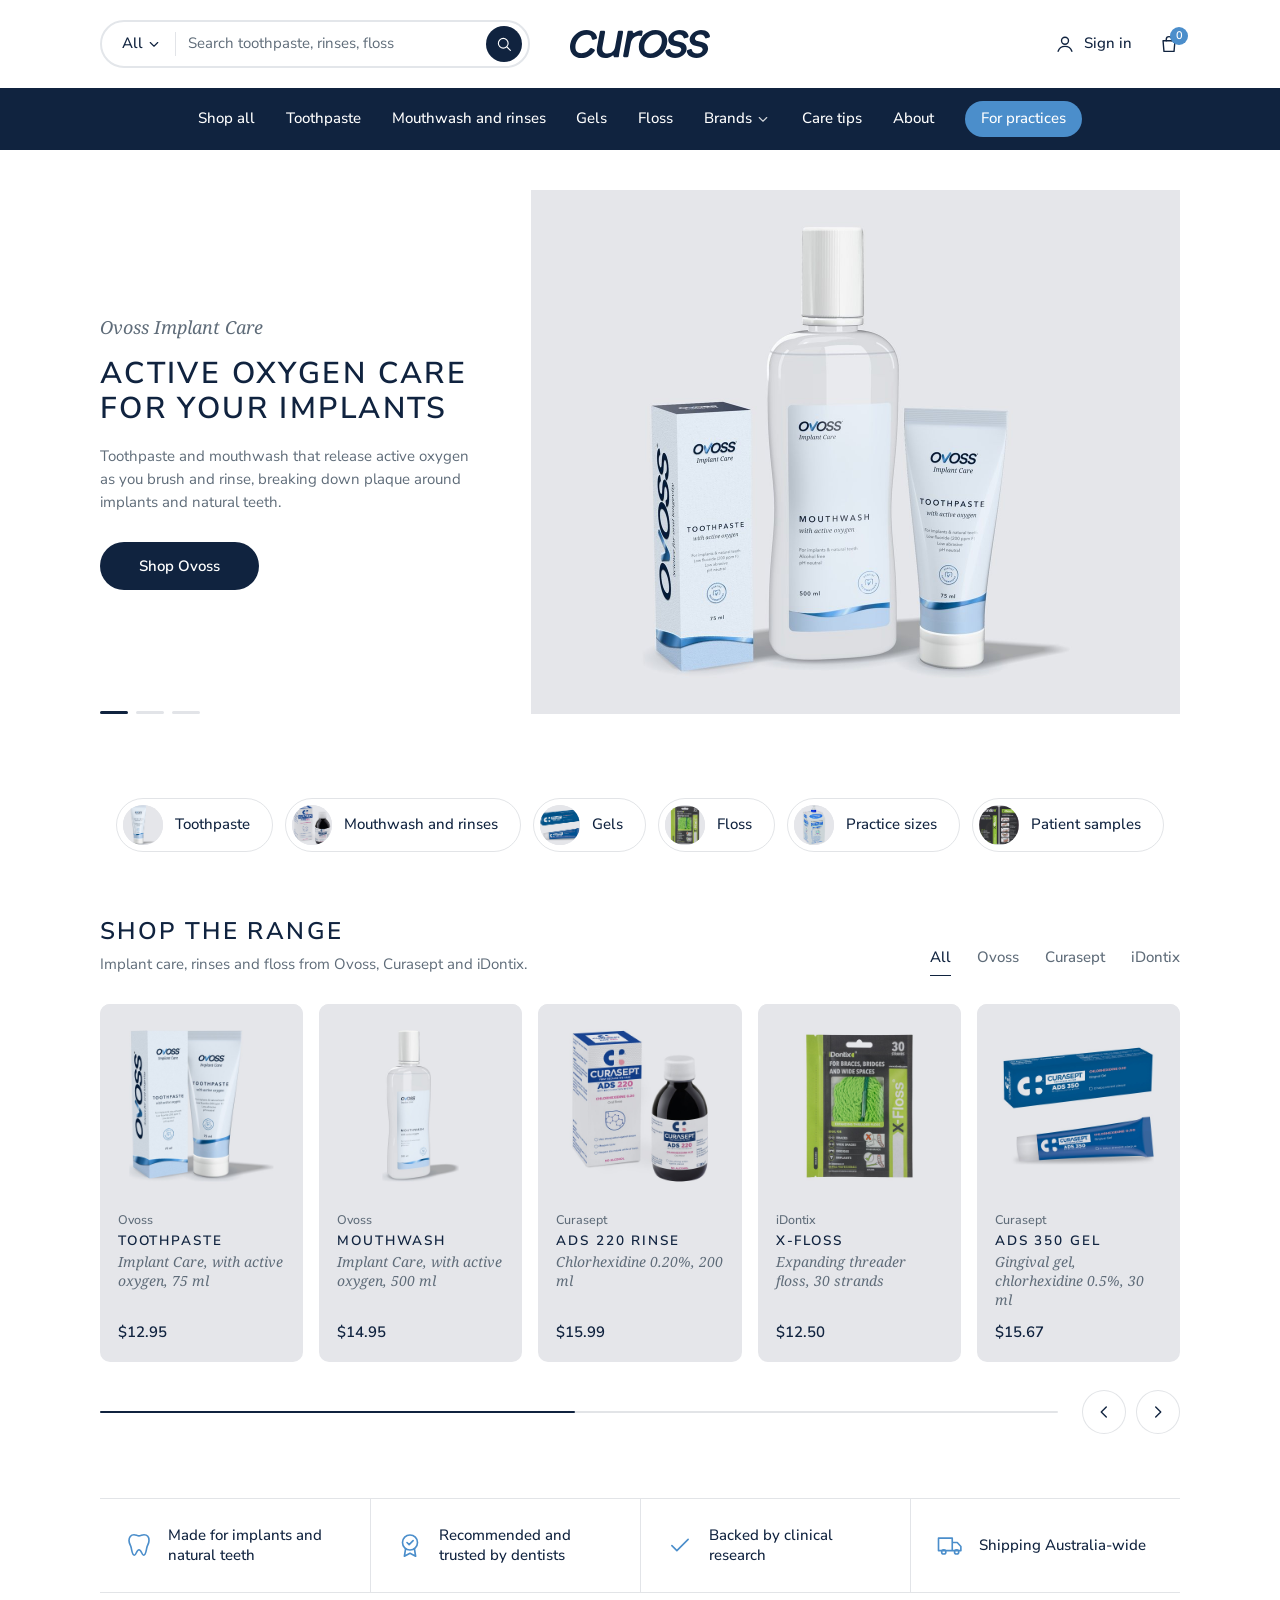
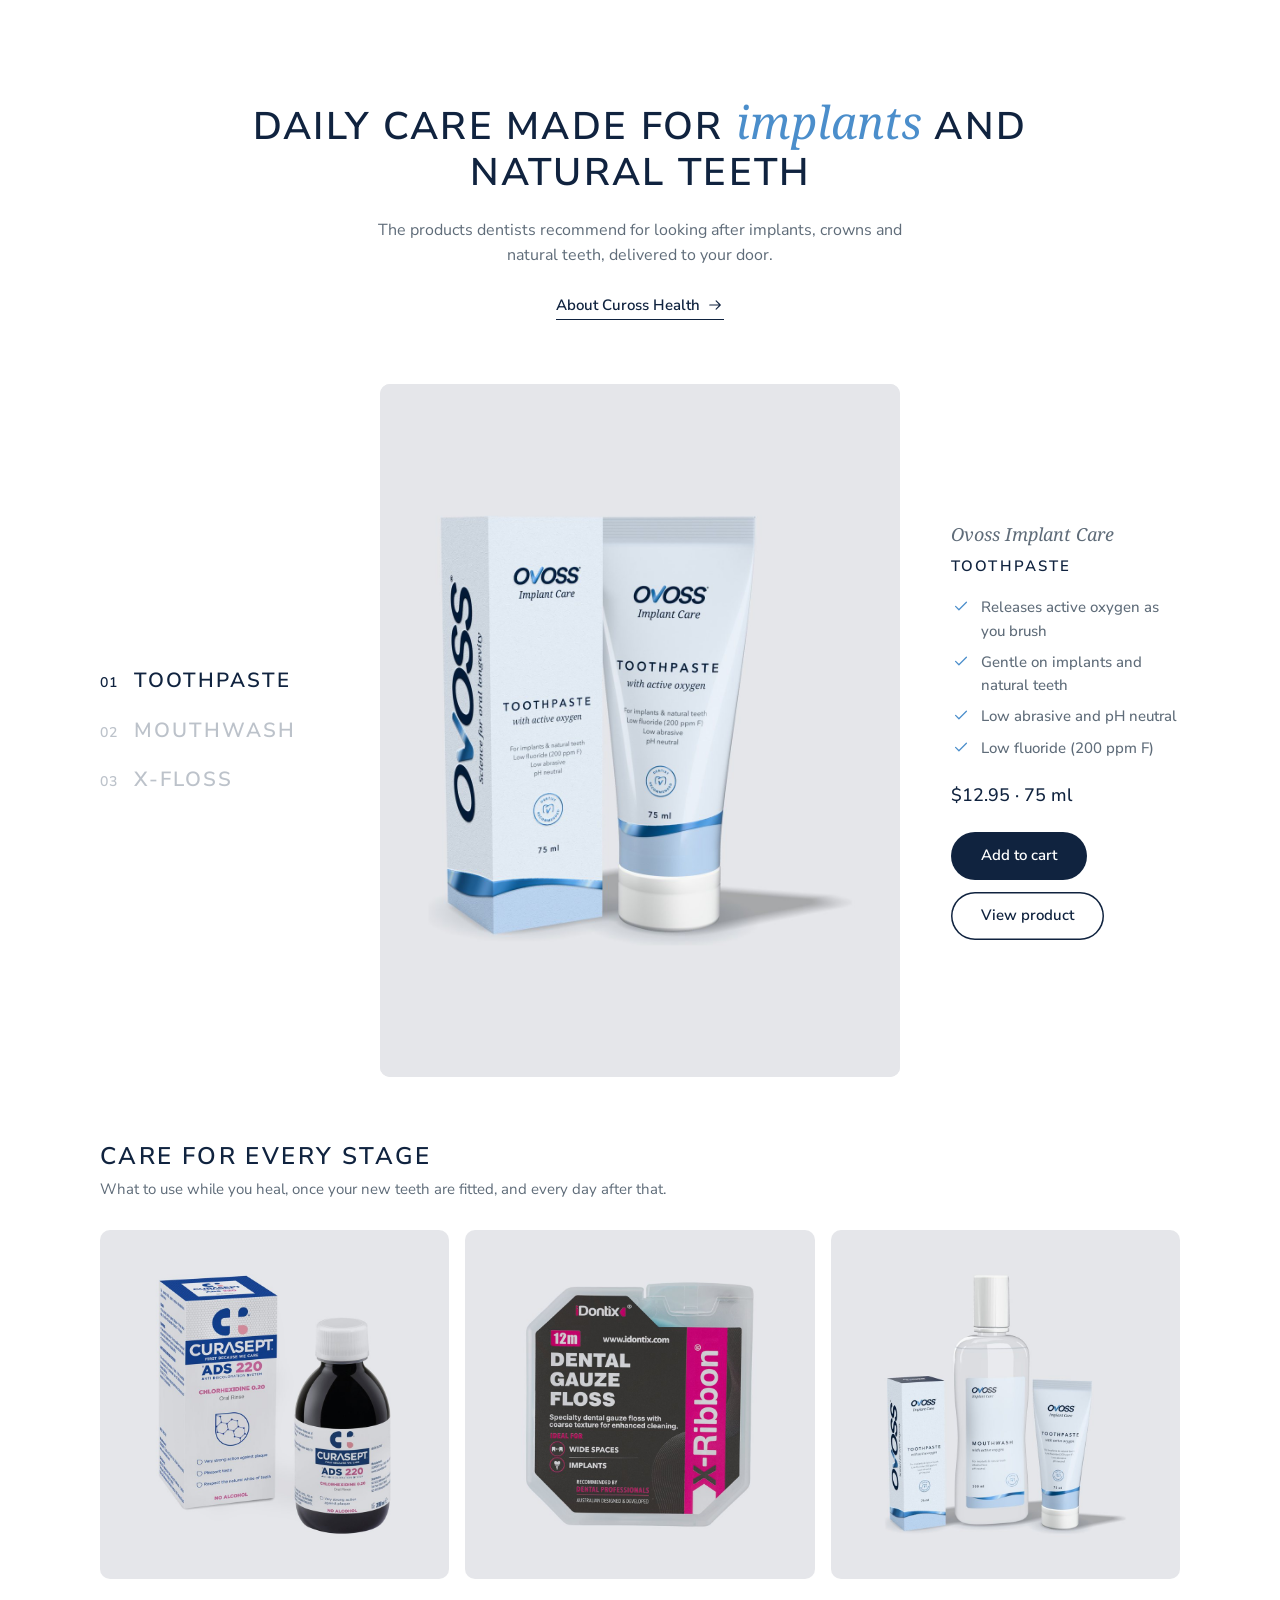
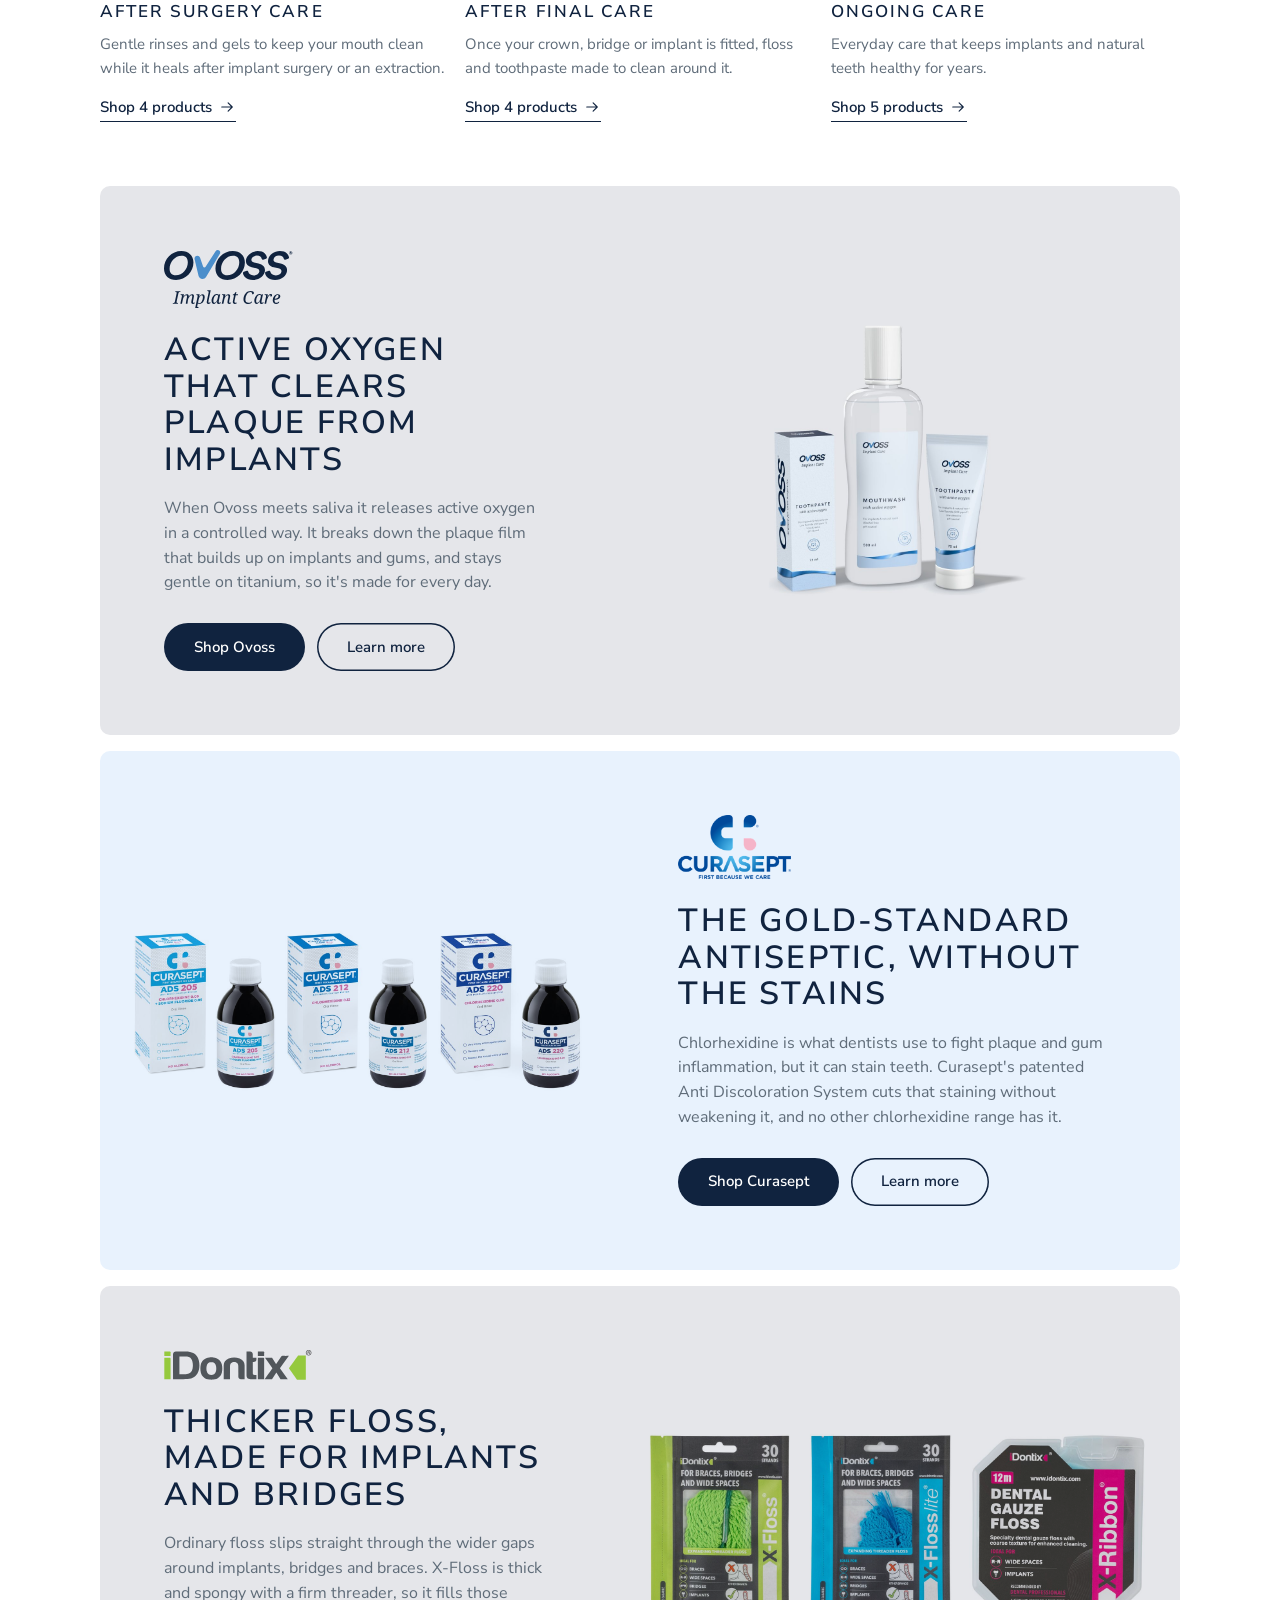
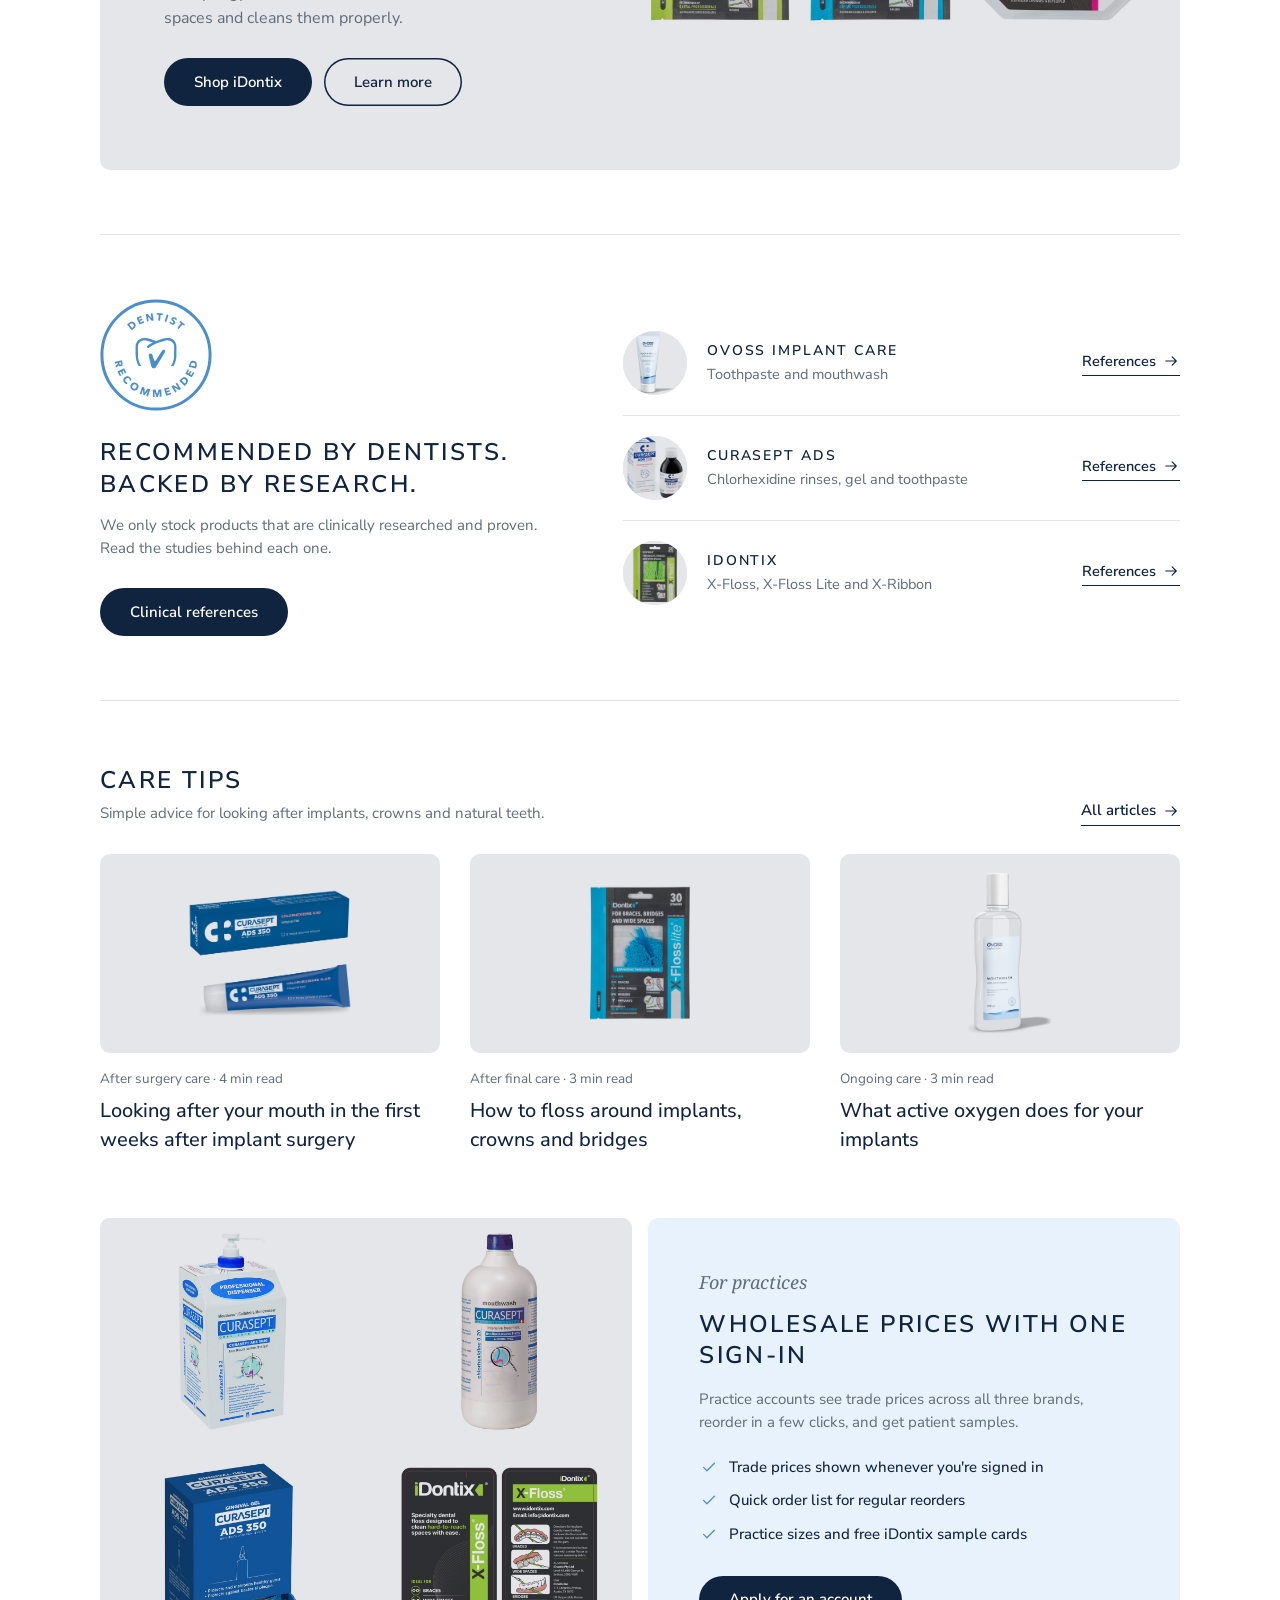
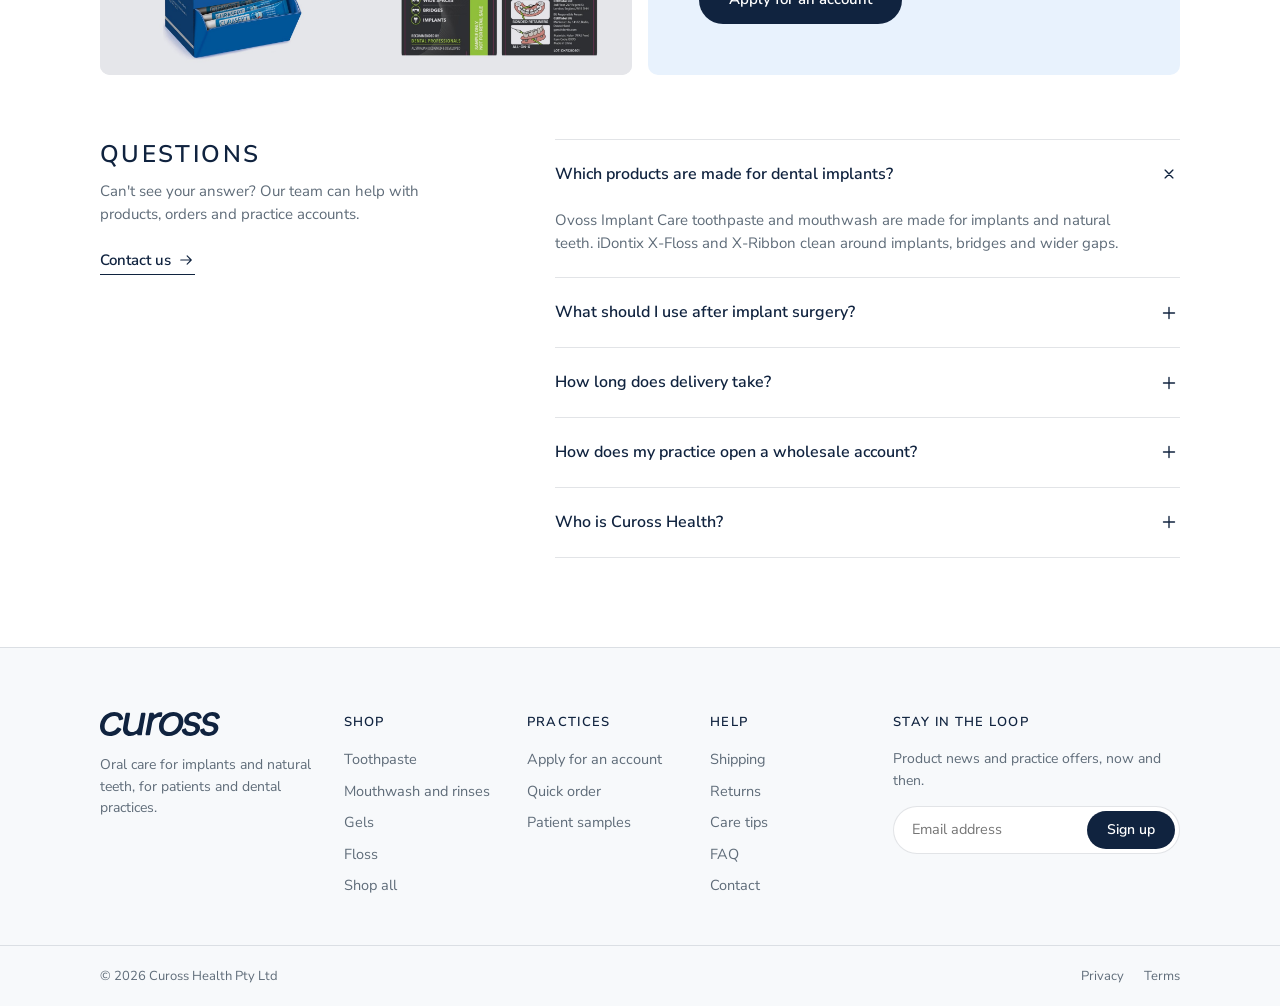
==== commit 801d1e45: "Homepage: Greg's 25 Nov notes, patient-first copy Hyper hero only (Sleek slider and switcher removed" ====
--- a/index.html
+++ b/index.html
@@ -7,7 +7,6 @@
 <link rel="preconnect" href="https://fonts.googleapis.com">
 <link href="https://fonts.googleapis.com/css2?family=Nunito+Sans:opsz,wght@6..12,400;6..12,500;6..12,600&display=swap" rel="stylesheet">
 <link rel="stylesheet" href="assets/css/base.css">
-<script>if (/[?&]hero=sleek\b/.test(location.search)) document.documentElement.classList.add("hero-c");</script>
 <style>
 /* Direction A: Hyper (Ceramide preset) layout, measured at 1732 px (see SPEC.md), in the Ovoss identity */
 :root{--pad:clamp(16px,7.8vw,135px);--card-bg:var(--studio)}
@@ -60,32 +59,6 @@
 .dots button{width:28px;height:3px;background:var(--line);border-radius:2px}
 .dots button.on{background:var(--navy)}
 
-.hero-c .hero{display:none}
-
-/* option 02 hero (?hero=sleek): Sleek's Slideshow with Layout "Centered" (active slide, neighbours peeking).
-   Not native to Hyper: a custom section. Built exactly as sleek.html (radius 12, white label pill, round arrows and
-   dots below the slide); the centre slide lines up with this page's content width. */
-.heroC{display:none;margin-top:20px;position:relative;overflow:hidden}
-.hero-c .heroC{display:block}
-.hc-track{display:flex;gap:10px;will-change:transform}
-.hc-track.anim{transition:transform .7s cubic-bezier(.65,0,.35,1)}
-.hc{flex:none;width:calc(min(100vw,1732px) - 2 * var(--pad));height:max(440px,min(696px,calc((min(100vw,1732px) - 2 * var(--pad)) * .467),calc(100vh - 170px)));border-radius:12px;overflow:hidden;position:relative;background:var(--studio)}
-.hc > img{position:absolute;inset:0;width:100%;height:100%;object-fit:cover}
-.hc .tiles{position:absolute;right:3%;top:0;bottom:0;width:52%;display:flex;align-items:center;justify-content:center}
-.hc .tiles img{width:100%;height:84%;object-fit:contain}
-.hc .txt{position:absolute;left:clamp(24px,6%,90px);top:50%;transform:translateY(-50%);max-width:min(500px,38%)}
-.hc .tag{display:inline-block;background:#fff;border-radius:100px;padding:6px 14px;font-size:13px;font-weight:600}
-.hc h1,.hc h2{margin-top:20px;font-size:clamp(26px,2.7vw,46px);line-height:1.12;text-transform:uppercase;font-weight:600;letter-spacing:.07em}
-.hc p{margin-top:16px;color:var(--slate);font-size:16px;max-width:420px}
-.hc .btn{margin-top:28px}
-.hc.mist{background:var(--tint)}
-.hc.mist .tiles img{mix-blend-mode:multiply}
-.hc-nav{display:flex;justify-content:center;align-items:center;gap:18px;margin-top:20px}
-.hc-dots{display:flex;gap:8px}
-.hc-dots button{width:8px;height:8px;border-radius:50%;background:var(--line);transition:width .3s,background .3s}
-.hc-dots button.on{width:26px;border-radius:4px;background:var(--navy)}
-.hc-nav .round{width:40px;height:40px;border-radius:50%;background:#fff;box-shadow:inset 0 0 0 1px var(--line);display:grid;place-items:center;flex:none}
-.hc-nav .round:hover{box-shadow:inset 0 0 0 1px var(--navy)}
 
 /* category chips */
 .chips{display:flex;flex-wrap:wrap;justify-content:center;gap:12px}
@@ -178,15 +151,30 @@
 .trust div+div{border-left:1px solid var(--line)}
 .trust .ico{width:30px;height:30px;stroke-width:1.3;color:var(--foil)}
 
-/* brands */
-.brands{display:grid;grid-template-columns:repeat(3,1fr);gap:16px;margin-top:28px}
-.brand-tile{border-radius:10px;height:230px;display:flex;flex-direction:column;justify-content:space-between;padding:26px 28px;background:var(--mist);transition:background .25s}
-.brand-tile:hover{background:var(--tint)}
-.brand-tile .lg{flex:1;display:grid;place-items:center}
-.brand-tile .lg img{max-height:58px;max-width:62%;width:auto}
-.brand-tile .lg img.cs{max-height:92px}
-.brand-tile .meta{display:flex;justify-content:space-between;align-items:flex-end;gap:12px}
-.brand-tile .meta>span:first-child{font-family:var(--serif);font-style:italic;color:var(--slate);font-size:15px}
+/* why it works: one block per brand (Greg 25 Nov, Colgate-style; Hyper: Image with text) */
+.why{display:grid;gap:16px}
+.wb{display:grid;grid-template-columns:minmax(0,1fr) minmax(0,1.1fr);align-items:center;border-radius:10px;overflow:hidden;background:var(--studio);min-height:clamp(420px,34vw,560px)}
+.wb.tint{background:var(--tint)}
+.wb.flip .wtxt{order:2}
+.wtxt{padding:clamp(28px,5vw,88px)}
+.wtxt .lg{display:block;width:auto}
+.wtxt .lg-ovoss{height:58px}.wtxt .lg-cs{height:64px}.wtxt .lg-idx{height:30px}
+.wtxt h2{margin-top:24px;font-size:clamp(24px,2.5vw,40px);line-height:1.14;text-transform:uppercase;font-weight:600;letter-spacing:.07em}
+.wtxt p{margin-top:18px;color:var(--slate);font-size:16px;max-width:470px}
+.wtxt .btns{display:flex;gap:12px;flex-wrap:wrap;margin-top:28px}
+.wimg{align-self:stretch;display:flex;align-items:center;justify-content:center;padding:clamp(12px,2vw,32px)}
+.wimg img{width:100%;height:auto;max-height:100%;object-fit:contain}
+.wimg img.mul{mix-blend-mode:multiply}
+
+/* care tips (Hyper: Featured blogs, measured on hyper-ceramide 25 Nov: 3 cards, gap 30, media 467x274 radius 10,
+   title 22/32, meta 13.5 slate under the image; phone swipes, cards 255 wide, gap 12) */
+.arts{display:grid;grid-template-columns:repeat(3,1fr);gap:30px}
+.art{display:block}
+.art .im{aspect-ratio:467/274;border-radius:10px;overflow:hidden;background:var(--studio)}
+.art .im img{width:100%;height:100%;object-fit:cover;transition:transform .5s ease}
+.art:hover .im img{transform:scale(1.04)}
+.art .meta{margin-top:16px;font-size:13.5px;color:var(--slate)}
+.art h3{margin-top:6px;font-size:20px;line-height:1.45;font-weight:500}
 
 /* promo split */
 .promo{display:grid;grid-template-columns:1fr 1fr;gap:16px}
@@ -260,16 +248,6 @@
   .slide .txt{padding:24px var(--pad) 56px;max-width:none}
   .slide h1{font-size:26px}
   .dots{bottom:24px}
-  .heroC{margin-top:4px}
-  .hc-track{gap:8px}
-  .hc{height:auto;aspect-ratio:3/4}
-  .hc > img{object-position:center bottom}
-  .hc .txt{left:22px;right:22px;top:26px;transform:none;max-width:none}
-  .hc h1,.hc h2{font-size:22px;margin-top:14px}
-  .hc p{display:none}
-  .hc .btn{margin-top:16px;height:44px}
-  .hc .tiles{left:0;right:0;width:auto;top:auto;bottom:3%;height:44%}
-  .hc .tiles img{height:100%}
   .chips{flex-wrap:nowrap;justify-content:flex-start;overflow-x:auto;scrollbar-width:none;margin-inline:calc(-1 * var(--pad));padding-inline:var(--pad)}
   .chips::-webkit-scrollbar{display:none}
   .coll-head{flex-direction:column;align-items:flex-start;gap:16px}
@@ -281,10 +259,17 @@
   .trust div{padding:20px 14px;gap:10px;font-size:14px}
   .trust div:nth-child(3){border-left:0}
   .trust div:nth-child(n+3){border-top:1px solid var(--line)}
-  .brands{grid-template-columns:1fr;gap:12px}
-  .brand-tile{height:150px;padding:18px 22px}
-  .brand-tile .lg img{max-height:44px}.brand-tile .lg img.cs{max-height:70px}
   .promo{grid-template-columns:1fr}
+  .wb{grid-template-columns:1fr;min-height:0}
+  .wb.flip .wtxt{order:0}
+  .wimg{order:-1;padding:16px 16px 0}
+  .wtxt{padding:24px 22px 30px}
+  .wtxt .lg-ovoss{height:46px}.wtxt .lg-cs{height:52px}.wtxt .lg-idx{height:24px}
+  .wtxt h2{margin-top:18px;font-size:22px}
+  .arts{grid-auto-flow:column;grid-template-columns:none;grid-auto-columns:calc((100% - 12px) / 1.35);gap:12px;overflow-x:auto;scroll-snap-type:x mandatory;scrollbar-width:none;margin-inline:calc(-1 * var(--pad));padding-inline:var(--pad);scroll-padding-inline:var(--pad)}
+  .arts::-webkit-scrollbar{display:none}
+  .art{scroll-snap-align:start}
+  .art h3{font-size:16px;line-height:1.6}
   .faq{grid-template-columns:1fr}
   .feat{grid-template-columns:1fr;gap:24px}
   .feat .flist{grid-auto-flow:row;gap:12px}
@@ -332,8 +317,8 @@
   <a href="#">Mouthwash and rinses</a>
   <a href="#">Gels</a>
   <a href="#">Floss</a>
-  <a href="#">Care stage <svg class="ico"><use href="#i-down"/></svg></a>
   <a href="#">Brands <svg class="ico"><use href="#i-down"/></svg></a>
+  <a href="#">Care tips</a>
   <a href="#">About</a>
   <a class="pill" href="#">For practices</a>
 </div></nav>
@@ -344,8 +329,8 @@
       <div class="slide on">
         <div class="txt">
           <div class="eyebrow">Ovoss Implant Care</div>
-          <h1>Protects implants. Supports natural teeth.</h1>
-          <p>Toothpaste and mouthwash with active oxygen. Low abrasive, pH neutral and made for daily care around implants.</p>
+          <h1>Active oxygen care for your implants</h1>
+          <p>Toothpaste and mouthwash that release active oxygen as you brush and rinse, breaking down plaque around implants and natural teeth.</p>
           <a class="btn" href="#">Shop Ovoss</a>
         </div>
         <div class="img"><img src="assets/img/ovoss-range-hyper.jpg" alt="Ovoss Implant Care toothpaste and mouthwash"></div>
@@ -353,8 +338,8 @@
       <div class="slide">
         <div class="txt">
           <div class="eyebrow">Curasept ADS</div>
-          <h1>Chlorhexidine rinses, gels and toothpaste</h1>
-          <p>The Curasept ADS range with the Anti Discoloration System, from 0.05% to 0.20% chlorhexidine.</p>
+          <h1>Fights plaque without staining your teeth</h1>
+          <p>Chlorhexidine rinses and gels with a built-in anti-staining system, for healing after dental surgery and everyday gum care.</p>
           <a class="btn" href="#">Shop Curasept</a>
         </div>
         <div class="img row"><img src="assets/img/cs-ads205.jpg" alt=""><img src="assets/img/cs-ads212.jpg" alt=""><img src="assets/img/cs-ads220.jpg" alt=""></div>
@@ -362,8 +347,8 @@
       <div class="slide">
         <div class="txt">
           <div class="eyebrow">iDontix</div>
-          <h1>Floss for implants, bridges and braces</h1>
-          <p>X-Floss, X-Floss Lite and X-Ribbon clean the spaces ordinary floss can't reach. Recommended by dental professionals.</p>
+          <h1>Thicker floss for implants and bridges</h1>
+          <p>X-Floss fills the wider gaps around implants, bridges and braces that ordinary floss slips straight through.</p>
           <a class="btn" href="#">Shop iDontix</a>
         </div>
         <div class="img row"><img src="assets/img/idx-xfloss.jpg" alt=""><img src="assets/img/idx-xfloss-lite.jpg" alt=""><img src="assets/img/idx-xribbon.jpg" alt=""></div>
@@ -372,25 +357,6 @@
     <div class="dots" id="dots"><button class="on" aria-label="Slide 1"></button><button aria-label="Slide 2"></button><button aria-label="Slide 3"></button></div>
   </div>
 </section>
-
-<section class="heroC" id="heroC">
-  <div class="hc-track" id="hcTrack"></div>
-  <div class="hc-nav"><button class="round" data-d="-1" aria-label="Previous slide"><svg class="ico"><use href="#i-left"/></svg></button><div class="hc-dots" id="hcDots"></div><button class="round" data-d="1" aria-label="Next slide"><svg class="ico"><use href="#i-right"/></svg></button></div>
-</section>
-<template id="hcSlides">
-  <div class="hc" data-mimg="assets/img/ovoss-range-sleek-m.jpg">
-    <img src="assets/img/ovoss-range-sleek.jpg" alt="Ovoss Implant Care toothpaste and mouthwash">
-    <div class="txt"><span class="tag">Ovoss Implant Care</span><h1>Protects implants. Supports natural teeth.</h1><p>Toothpaste and mouthwash with active oxygen. Low abrasive, pH neutral and made for daily care around implants.</p><a class="btn" href="#">Shop Ovoss</a></div>
-  </div>
-  <div class="hc">
-    <div class="tiles"><img src="assets/img/hero-curasept.jpg" alt="Curasept ADS 205, 212 and 220 rinses"></div>
-    <div class="txt"><span class="tag">Curasept ADS</span><h2>Chlorhexidine rinses, gels and toothpaste</h2><p>The Curasept ADS range with the Anti Discoloration System, from 0.05% to 0.20% chlorhexidine.</p><a class="btn" href="#">Shop Curasept</a></div>
-  </div>
-  <div class="hc mist">
-    <div class="tiles"><img src="assets/img/hero-idontix-w.jpg" alt="iDontix X-Floss, X-Floss Lite and X-Ribbon"></div>
-    <div class="txt"><span class="tag">iDontix</span><h2>Floss for implants, bridges and braces</h2><p>X-Floss, X-Floss Lite and X-Ribbon clean the spaces ordinary floss can't reach.</p><a class="btn" href="#">Shop iDontix</a></div>
-  </div>
-</template>
 
 <section class="wrap">
   <div class="chips">
@@ -418,14 +384,14 @@
   <div class="trust">
     <div><svg class="ico"><use href="#i-tooth"/></svg>Made for implants and natural teeth</div>
     <div><svg class="ico"><use href="#i-badge"/></svg>Recommended and trusted by dentists</div>
-    <div><svg class="ico"><use href="#i-tag"/></svg>Wholesale prices for practices</div>
+    <div><svg class="ico"><use href="#i-check"/></svg>Backed by clinical research</div>
     <div><svg class="ico"><use href="#i-truck"/></svg>Shipping Australia-wide</div>
   </div>
 </section>
 
 <section class="wrap statement">
   <h2>Daily care made for <span class="serif">implants</span> and natural teeth</h2>
-  <p>Ovoss, Curasept and iDontix in one place, for patients at home and the practices that look after them.</p>
+  <p>The products dentists recommend for looking after implants, crowns and natural teeth, delivered to your door.</p>
   <a class="link" href="#">About Cuross Health <svg class="ico"><use href="#i-arrow"/></svg></a>
 </section>
 
@@ -442,36 +408,68 @@
       <img src="assets/img/idx-xfloss-tall.jpg" alt="iDontix X-Floss">
     </div>
     <div class="fdet">
-      <div class="d on"><div class="eyebrow">Ovoss Implant Care</div><h3>Toothpaste</h3><ul><li><svg class="ico"><use href="#i-check"/></svg>For implants and natural teeth</li><li><svg class="ico"><use href="#i-check"/></svg>Low fluoride (200 ppm F)</li><li><svg class="ico"><use href="#i-check"/></svg>Low abrasive</li><li><svg class="ico"><use href="#i-check"/></svg>pH neutral</li></ul><div class="pr">$12.95 · 75 ml</div><div class="b"><a class="btn" href="#">Add to cart</a><a class="btn ghost" href="#">View product</a></div></div>
-      <div class="d"><div class="eyebrow">Ovoss Implant Care</div><h3>Mouthwash</h3><ul><li><svg class="ico"><use href="#i-check"/></svg>For implants and natural teeth</li><li><svg class="ico"><use href="#i-check"/></svg>Alcohol free</li><li><svg class="ico"><use href="#i-check"/></svg>pH neutral</li></ul><div class="pr">$14.95 · 500 ml</div><div class="b"><a class="btn" href="#">Add to cart</a><a class="btn ghost" href="#">View product</a></div></div>
-      <div class="d"><div class="eyebrow">iDontix</div><h3>X-Floss</h3><ul><li><svg class="ico"><use href="#i-check"/></svg>Firm threader and soft floss</li><li><svg class="ico"><use href="#i-check"/></svg>For braces, bridges, wide spaces and implants</li><li><svg class="ico"><use href="#i-check"/></svg>30 strands</li></ul><div class="pr">$12.50</div><div class="b"><a class="btn" href="#">Add to cart</a><a class="btn ghost" href="#">View product</a></div></div>
+      <div class="d on"><div class="eyebrow">Ovoss Implant Care</div><h3>Toothpaste</h3><ul><li><svg class="ico"><use href="#i-check"/></svg>Releases active oxygen as you brush</li><li><svg class="ico"><use href="#i-check"/></svg>Gentle on implants and natural teeth</li><li><svg class="ico"><use href="#i-check"/></svg>Low abrasive and pH neutral</li><li><svg class="ico"><use href="#i-check"/></svg>Low fluoride (200 ppm F)</li></ul><div class="pr">$12.95 · 75 ml</div><div class="b"><a class="btn" href="#">Add to cart</a><a class="btn ghost" href="#">View product</a></div></div>
+      <div class="d"><div class="eyebrow">Ovoss Implant Care</div><h3>Mouthwash</h3><ul><li><svg class="ico"><use href="#i-check"/></svg>Releases active oxygen as you rinse</li><li><svg class="ico"><use href="#i-check"/></svg>Alcohol free, so it won't sting</li><li><svg class="ico"><use href="#i-check"/></svg>pH neutral</li></ul><div class="pr">$14.95 · 500 ml</div><div class="b"><a class="btn" href="#">Add to cart</a><a class="btn ghost" href="#">View product</a></div></div>
+      <div class="d"><div class="eyebrow">iDontix</div><h3>X-Floss</h3><ul><li><svg class="ico"><use href="#i-check"/></svg>Thick, spongy floss fills wider gaps</li><li><svg class="ico"><use href="#i-check"/></svg>Firm threader slides under bridges</li><li><svg class="ico"><use href="#i-check"/></svg>30 strands</li></ul><div class="pr">$12.50</div><div class="b"><a class="btn" href="#">Add to cart</a><a class="btn ghost" href="#">View product</a></div></div>
     </div>
   </div>
 </section>
 
 <section class="wrap">
   <div class="coll-head">
-    <div><h2 class="h2">Shop by care stage</h2><p class="sub">What to use after treatment, and every day after that.</p></div>
+    <div><h2 class="h2">Care for every stage</h2><p class="sub">What to use while you heal, once your new teeth are fitted, and every day after that.</p></div>
   </div>
   <div class="stages">
     <a class="stage" href="#">
       <div class="im"><img src="assets/img/cs-ads220.jpg" alt="Curasept ADS 220 rinse"></div>
-      <h3>Post surgery</h3>
-      <p>Chlorhexidine rinses, gel and toothpaste for the weeks after implant placement, extractions and gum surgery.</p>
+      <h3>After surgery care</h3>
+      <p>Gentle rinses and gels to keep your mouth clean while it heals after implant surgery or an extraction.</p>
       <span class="link">Shop 4 products <svg class="ico"><use href="#i-arrow"/></svg></span>
     </a>
     <a class="stage" href="#">
       <div class="im"><img src="assets/img/idx-xribbon.jpg" alt="iDontix X-Ribbon"></div>
-      <h3>Post restorative</h3>
-      <p>Floss and toothpaste for cleaning around crowns, bridges and implant restorations.</p>
+      <h3>After final care</h3>
+      <p>Once your crown, bridge or implant is fitted, floss and toothpaste made to clean around it.</p>
       <span class="link">Shop 4 products <svg class="ico"><use href="#i-arrow"/></svg></span>
     </a>
     <a class="stage" href="#">
       <div class="im"><img src="assets/img/ovoss-range-sq.jpg" alt="Ovoss Implant Care toothpaste and mouthwash"></div>
       <h3>Ongoing care</h3>
-      <p>Everyday care that keeps implants and natural teeth healthy for the long run.</p>
+      <p>Everyday care that keeps implants and natural teeth healthy for years.</p>
       <span class="link">Shop 5 products <svg class="ico"><use href="#i-arrow"/></svg></span>
     </a>
+  </div>
+</section>
+
+<section class="wrap">
+  <div class="why">
+    <div class="wb">
+      <div class="wtxt">
+        <img class="lg lg-ovoss" src="assets/logo/implant-care-navy.svg" alt="Ovoss Implant Care">
+        <h2>Active oxygen that clears plaque from implants</h2>
+        <p>When Ovoss meets saliva it releases active oxygen in a controlled way. It breaks down the plaque film that builds up on implants and gums, and stays gentle on titanium, so it's made for every day.</p>
+        <div class="btns"><a class="btn" href="#">Shop Ovoss</a><a class="btn ghost" href="#">Learn more</a></div>
+      </div>
+      <div class="wimg"><img src="assets/img/ovoss-range-why.jpg" alt="Ovoss Implant Care toothpaste and mouthwash"></div>
+    </div>
+    <div class="wb tint flip">
+      <div class="wtxt">
+        <img class="lg lg-cs" src="assets/logo/curasept.png" alt="Curasept">
+        <h2>The gold-standard antiseptic, without the stains</h2>
+        <p>Chlorhexidine is what dentists use to fight plaque and gum inflammation, but it can stain teeth. Curasept's patented Anti Discoloration System cuts that staining without weakening it, and no other chlorhexidine range has it.</p>
+        <div class="btns"><a class="btn" href="#">Shop Curasept</a><a class="btn ghost" href="#">Learn more</a></div>
+      </div>
+      <div class="wimg"><img class="mul" src="assets/img/hero-curasept-w.jpg" alt="Curasept ADS 205, 212 and 220 rinses"></div>
+    </div>
+    <div class="wb">
+      <div class="wtxt">
+        <img class="lg lg-idx" src="assets/logo/idontix.svg" alt="iDontix">
+        <h2>Thicker floss, made for implants and bridges</h2>
+        <p>Ordinary floss slips straight through the wider gaps around implants, bridges and braces. X-Floss is thick and spongy with a firm threader, so it fills those spaces and cleans them properly.</p>
+        <div class="btns"><a class="btn" href="#">Shop iDontix</a><a class="btn ghost" href="#">Learn more</a></div>
+      </div>
+      <div class="wimg"><img class="mul" src="assets/img/hero-idontix-w.jpg" alt="iDontix X-Floss, X-Floss Lite and X-Ribbon"></div>
+    </div>
   </div>
 </section>
 
@@ -492,11 +490,14 @@
 </section>
 
 <section class="wrap">
-  <h2 class="h2">Shop by brand</h2>
-  <div class="brands">
-    <a class="brand-tile" href="#"><div class="lg"><img src="assets/logo/implant-care-navy.svg" alt="Ovoss Implant Care" style="max-height:74px"></div><div class="meta"><span>Science for oral longevity</span><span class="link">Shop <svg class="ico"><use href="#i-arrow"/></svg></span></div></a>
-    <a class="brand-tile" href="#"><div class="lg"><img class="cs" src="assets/logo/curasept.png" alt="Curasept"></div><div class="meta"><span>Chlorhexidine care</span><span class="link">Shop <svg class="ico"><use href="#i-arrow"/></svg></span></div></a>
-    <a class="brand-tile" href="#"><div class="lg"><img src="assets/logo/idontix.svg" alt="iDontix"></div><div class="meta"><span>Specialty dental floss</span><span class="link">Shop <svg class="ico"><use href="#i-arrow"/></svg></span></div></a>
+  <div class="coll-head">
+    <div><h2 class="h2">Care tips</h2><p class="sub">Simple advice for looking after implants, crowns and natural teeth.</p></div>
+    <a class="link" href="#">All articles <svg class="ico"><use href="#i-arrow"/></svg></a>
+  </div>
+  <div class="arts">
+    <a class="art" href="#"><div class="im"><img src="assets/img/art-after-surgery.jpg" alt="Curasept ADS 350 gel"></div><p class="meta">After surgery care · 4 min read</p><h3>Looking after your mouth in the first weeks after implant surgery</h3></a>
+    <a class="art" href="#"><div class="im"><img src="assets/img/art-floss.jpg" alt="iDontix X-Floss Lite"></div><p class="meta">After final care · 3 min read</p><h3>How to floss around implants, crowns and bridges</h3></a>
+    <a class="art" href="#"><div class="im"><img src="assets/img/art-active-oxygen.jpg" alt="Ovoss Implant Care mouthwash"></div><p class="meta">Ongoing care · 3 min read</p><h3>What active oxygen does for your implants</h3></a>
   </div>
 </section>
 
@@ -526,14 +527,14 @@
   <div class="faq">
     <div class="side">
       <h2 class="h2">Questions</h2>
-      <p>Can't see your answer? Our team can help with orders, practice accounts and product advice.</p>
+      <p>Can't see your answer? Our team can help with products, orders and practice accounts.</p>
       <a class="link" href="#">Contact us <svg class="ico"><use href="#i-arrow"/></svg></a>
     </div>
     <div>
-      <details open><summary>How does my practice open a wholesale account?<svg class="ico"><use href="#i-plus"/></svg></summary><p>Apply with your practice details. Once the account is approved, trade prices show whenever you're signed in.</p></details>
-      <details><summary>Which products are made for dental implants?<svg class="ico"><use href="#i-plus"/></svg></summary><p>Ovoss Implant Care toothpaste and mouthwash are made for implants and natural teeth. iDontix X-Floss and X-Ribbon clean around implants, bridges and wide spaces.</p></details>
-      <details><summary>Can patients buy what their dentist recommends?<svg class="ico"><use href="#i-plus"/></svg></summary><p>Yes. Everything except practice-only lines can be bought by anyone, with delivery Australia-wide.</p></details>
+      <details open><summary>Which products are made for dental implants?<svg class="ico"><use href="#i-plus"/></svg></summary><p>Ovoss Implant Care toothpaste and mouthwash are made for implants and natural teeth. iDontix X-Floss and X-Ribbon clean around implants, bridges and wider gaps.</p></details>
+      <details><summary>What should I use after implant surgery?<svg class="ico"><use href="#i-plus"/></svg></summary><p>Always follow your dentist's advice. Our After surgery care range has the rinses and gels dentists often recommend while you heal.</p></details>
       <details><summary>How long does delivery take?<svg class="ico"><use href="#i-plus"/></svg></summary><p>Delivery times and costs for your postcode are shown at checkout.</p></details>
+      <details><summary>How does my practice open a wholesale account?<svg class="ico"><use href="#i-plus"/></svg></summary><p>Apply with your practice details. Once the account is approved, trade prices show whenever you're signed in.</p></details>
       <details><summary>Who is Cuross Health?<svg class="ico"><use href="#i-plus"/></svg></summary><p>Cuross Health is the company behind Ovoss, and it also stocks Curasept and iDontix.</p></details>
     </div>
   </div>
@@ -544,7 +545,7 @@
     <div class="first"><img src="assets/logo/cuross-navy.svg" alt="Cuross Health"><p class="about">Oral care for implants and natural teeth, for patients and dental practices.</p></div>
     <div><h4>Shop</h4><ul><li><a href="#">Toothpaste</a></li><li><a href="#">Mouthwash and rinses</a></li><li><a href="#">Gels</a></li><li><a href="#">Floss</a></li><li><a href="#">Shop all</a></li></ul></div>
     <div><h4>Practices</h4><ul><li><a href="#">Apply for an account</a></li><li><a href="#">Quick order</a></li><li><a href="#">Patient samples</a></li></ul></div>
-    <div><h4>Help</h4><ul><li><a href="#">Shipping</a></li><li><a href="#">Returns</a></li><li><a href="#">FAQ</a></li><li><a href="#">Contact</a></li></ul></div>
+    <div><h4>Help</h4><ul><li><a href="#">Shipping</a></li><li><a href="#">Returns</a></li><li><a href="#">Care tips</a></li><li><a href="#">FAQ</a></li><li><a href="#">Contact</a></li></ul></div>
     <div class="news"><h4>Stay in the loop</h4><p>Product news and practice offers, now and then.</p><form onsubmit="return false"><input type="email" placeholder="Email address" aria-label="Email address"><button>Sign up</button></form></div>
   </div>
   <div class="legal"><div class="wrap"><span>© 2026 Cuross Health Pty Ltd</span><div><a href="#">Privacy</a><a href="#">Terms</a></div></div></div>
@@ -552,7 +553,6 @@
 
 <script src="assets/js/icons.js"></script>
 <script src="assets/js/products.js"></script>
-<script src="assets/js/switcher.js"></script>
 <script>
 const SETS = {
   all: ["ovoss-toothpaste","ovoss-mouthwash","cs-ads220","idx-xfloss","cs-ads350","idx-xfloss-lite","cs-ads712","idx-xribbon","cs-ads205","cs-ads705"],
@@ -581,7 +581,6 @@
 });
 // hero slider: fade, 6 s, pauses on hover
 (() => {
-  if (document.documentElement.classList.contains("hero-c")) return;
   const slides = [...document.querySelectorAll(".slide")], dots = [...document.querySelectorAll("#dots button")];
   let i = 0, t; const go = n => { i = (n + slides.length) % slides.length; slides.forEach((s, k) => s.classList.toggle("on", k === i)); dots.forEach((d, k) => d.classList.toggle("on", k === i)); };
   const start = () => { clearInterval(t); t = setInterval(() => go(i + 1), 6000); };
@@ -589,33 +588,6 @@
   const box = document.getElementById("slides"); box.onmouseenter = () => clearInterval(t); box.onmouseleave = start;
   if (!new URLSearchParams(location.search).has("still")) start();
 })();
-// option 02 hero: Sleek carousel, centred slide with neighbours peeking, looping (same script as sleek.html)
-(() => {
-  if (!document.documentElement.classList.contains("hero-c")) return;
-  const sec = document.getElementById("heroC"), track = document.getElementById("hcTrack"), dots = document.getElementById("hcDots");
-  const src = [...document.getElementById("hcSlides").content.children];
-  const mobile = matchMedia("(max-width:900px)");
-  const make = el => { const c = el.cloneNode(true); const m = c.dataset.mimg; if (m && mobile.matches) c.querySelector(":scope > img").src = m; return c; };
-  const n = src.length;
-  const build = () => { track.innerHTML = ""; [src[n - 1], ...src, src[0]].forEach(s => track.appendChild(make(s))); };
-  build();
-  dots.innerHTML = src.map((_, k) => `<button aria-label="Slide ${k + 1}"></button>`).join("");
-  let i = 1, t;
-  const pos = (anim) => {
-    const w = track.children[1].getBoundingClientRect().width, gap = parseFloat(getComputedStyle(track).gap) || 0;
-    const left = (sec.clientWidth - w) / 2 - i * (w + gap);
-    track.classList.toggle("anim", anim); track.style.transform = `translateX(${left}px)`;
-    [...dots.children].forEach((d, k) => d.classList.toggle("on", k === (i - 1 + n) % n));
-  };
-  const go = d => { i += d; pos(true); };
-  track.addEventListener("transitionend", () => { if (i === 0) { i = n; pos(false); } if (i === n + 1) { i = 1; pos(false); } });
-  const restart = () => { clearInterval(t); if (!new URLSearchParams(location.search).has("still")) t = setInterval(() => go(1), 6000); };
-  [...dots.children].forEach((d, k) => d.onclick = () => { i = k + 1; pos(true); restart(); });
-  sec.querySelectorAll(".hc-nav [data-d]").forEach(b => b.onclick = () => { go(+b.dataset.d); restart(); });
-  addEventListener("resize", () => pos(false));
-  mobile.addEventListener("change", () => { build(); pos(false); });
-  pos(false); restart();
-})();
 </script>
 </body>
 </html>
--- a/assets/css/base.css
+++ b/assets/css/base.css
@@ -20,13 +20,3 @@
 .pname{text-transform:uppercase;font-weight:600;letter-spacing:.14em}
 .ico{width:22px;height:22px;fill:none;stroke:currentColor;stroke-width:1.5;stroke-linecap:round;stroke-linejoin:round;flex:none}
 .sr{position:absolute;width:1px;height:1px;overflow:hidden;clip:rect(0 0 0 0)}
-/* direction switcher (viewing tool, PeriscoPe dark styling) */
-.dswitch{position:fixed;right:16px;bottom:16px;z-index:100;display:flex;background:#050607;border:1px solid #2A2F35;font:400 14px/1 "Helvetica Neue",Helvetica,Arial,sans-serif}
-.dswitch a{display:flex;align-items:center;gap:8px;height:46px;padding:0 18px;color:#8C949B;transition:color .2s}
-.dswitch a+a{border-left:1px solid #2A2F35}
-.dswitch a:hover{color:#F3F5F7}
-.dswitch a.on{color:#F3F5F7;box-shadow:inset 0 -2px 0 #00A6DC}
-.dswitch span{font-size:12px;color:#68717B}
-.dswitch a.on span{color:#00A6DC}
-.dswitch img{width:22px;height:22px}
-@media (max-width:560px){.dswitch{right:12px;bottom:12px}.dswitch a{height:42px;padding:0 14px}}
